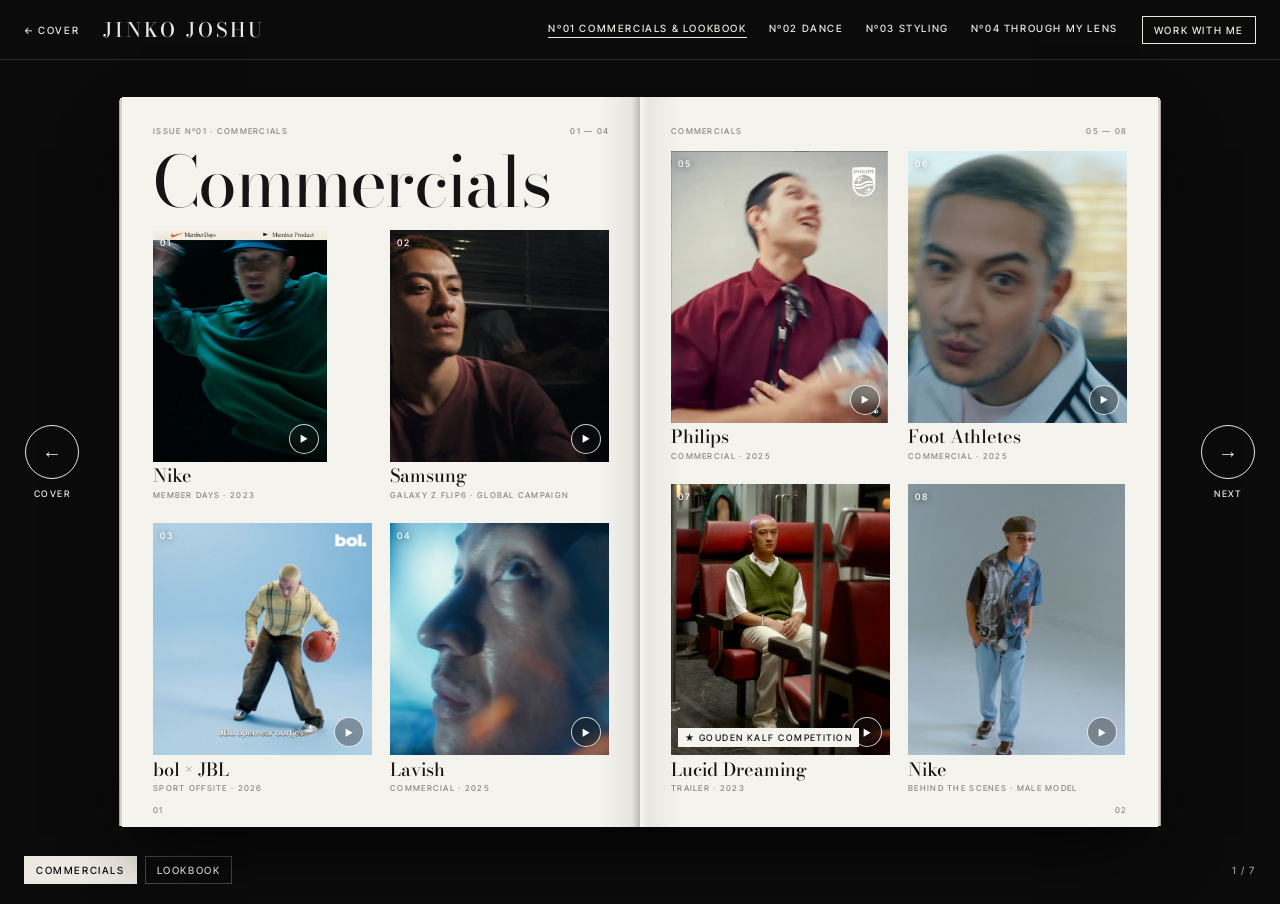
==== site/commercials.html @ 5528fdde "Magazine site: cover spread with reel, page-turn issues, new fonts and content - Cover: open magazin" ====
<!doctype html>
<html lang="en">
<head>
  <meta charset="utf-8">
  <meta name="viewport" content="width=device-width, initial-scale=1">
  <title>Commercials &amp; Lookbook — Jinko Joshu</title>
  <meta name="description" content="Commercials, campaigns and the lookbook of Jinko Joshu.">
  <meta property="og:title" content="Commercials &amp; Lookbook — Jinko Joshu">
  <meta property="og:image" content="assets/img/jinko-portrait.jpg">
  <link rel="preconnect" href="https://fonts.googleapis.com">
  <link rel="preconnect" href="https://fonts.gstatic.com" crossorigin>
  <link href="https://fonts.googleapis.com/css2?family=Archivo:wdth,wght@62..125,800..900&family=Bodoni+Moda:ital,opsz,wght@0,6..96,400..700;1,6..96,400..700&family=Inter+Tight:wght@400;500;600&family=Noto+Sans+JP:wght@500&display=swap" rel="stylesheet">
  <link rel="icon" href="favicon.svg" type="image/svg+xml">
  <link rel="stylesheet" href="styles.css">
</head>
<body class="inside">
<header class="topbar">
  <a class="tb-home" href="index.html">← Cover</a>
  <a class="tb-name" href="index.html">Jinko Joshu</a>
  <nav class="tb-nav" aria-label="Issues"><a href="commercials.html" aria-current="page">Nº01 Commercials &amp; Lookbook</a><a href="dance.html">Nº02 Dance</a><a href="styling.html">Nº03 Styling</a><a href="photography.html">Nº04 Through my lens</a></nav>
  <a class="tb-mail" href="mailto:info@jinkojoshu.com">Work with me</a>
</header>

<main class="reader" data-next="dance.html" data-next-label="Nº02 Dance">
  <div class="stage">
    <button class="turn turn-prev"><span class="arrow" aria-hidden="true">←</span><span class="tl">Cover</span></button>
    <div class="spreads">
<article class="mag spread" id="s1" data-section="commercials">
<div class="page page-l " id="commercials"><div class="pg"><div class="pg-top"><span>Issue Nº01 · Commercials</span><span>01 — 04</span></div><h2 class="pg-title">Commercials</h2><div class="pg-grid" style="--cols:2;--rows:2"><button class="card fill" data-video="assets/video/nike-member-days.mp4" data-caption="Nike — Member Days · 2023"><div class="cardimg "><video data-src="assets/video/clip-nike-member-days-4x5.mp4" poster="assets/thumbs/nike.jpg" muted loop playsinline preload="none"></video><span class="no">01</span><span class="play">▶</span></div><span class="c-brand">Nike</span><span class="c-sub">Member Days · 2023</span></button><button class="card fill" data-video="assets/video/samsung.mp4" data-caption="Samsung — Galaxy Z Flip6 · global campaign"><div class="cardimg "><img src="assets/thumbs/samsung.jpg" alt="" loading="lazy" style="object-position:50% 40%"><span class="no">02</span><span class="play">▶</span></div><span class="c-brand">Samsung</span><span class="c-sub">Galaxy Z Flip6 · global campaign</span></button><button class="card fill" data-video="assets/video/bol-x-jbl.mp4" data-caption="bol × JBL — Sport Offsite · 2026"><div class="cardimg "><img src="assets/thumbs/boljbl.jpg" alt="" loading="lazy"><span class="no">03</span><span class="play">▶</span></div><span class="c-brand">bol × JBL</span><span class="c-sub">Sport Offsite · 2026</span></button><button class="card fill" data-video="assets/video/lavish.mp4" data-caption="Lavish — Commercial · 2025"><div class="cardimg "><video data-src="assets/video/clip-lavish.mp4" poster="assets/thumbs/lavish.jpg" muted loop playsinline preload="none" style="object-position:38% 50%"></video><span class="no">04</span><span class="play">▶</span></div><span class="c-brand">Lavish</span><span class="c-sub">Commercial · 2025</span></button></div></div><span class="pno">01</span></div>
<div class="page page-r "><div class="pg"><div class="pg-top"><span>Commercials</span><span>05 — 08</span></div><div class="pg-grid" style="--cols:2;--rows:2"><button class="card fill" data-video="assets/video/philips.mp4" data-caption="Philips — Commercial · 2025"><div class="cardimg "><img src="assets/thumbs/philips.jpg" alt="" loading="lazy" style="object-position:50% 30%"><span class="no">05</span><span class="play">▶</span></div><span class="c-brand">Philips</span><span class="c-sub">Commercial · 2025</span></button><button class="card fill" data-video="assets/video/taf-2025.mp4" data-caption="Foot Athletes — Commercial · 2025"><div class="cardimg "><img src="assets/thumbs/taf.jpg" alt="" loading="lazy" style="object-position:42% 50%"><span class="no">06</span><span class="play">▶</span></div><span class="c-brand">Foot Athletes</span><span class="c-sub">Commercial · 2025</span></button><button class="card fill" data-video="assets/video/lucid-dreaming-trailer.mp4" data-caption="Lucid Dreaming — Trailer · 2023"><div class="cardimg "><img src="assets/thumbs/lucid.jpg" alt="" loading="lazy" style="object-position:41% 50%"><span class="no">07</span><span class="play">▶</span><span class="award">★ Gouden Kalf competition</span></div><span class="c-brand">Lucid Dreaming</span><span class="c-sub">Trailer · 2023</span></button><button class="card fill" data-video="assets/video/nike-bts.mp4" data-caption="Nike — Behind the scenes · male model"><div class="cardimg "><img src="assets/thumbs/nikebts.jpg" alt="" loading="lazy" style="object-position:50% 30%"><span class="no">08</span><span class="play">▶</span></div><span class="c-brand">Nike</span><span class="c-sub">Behind the scenes · male model</span></button></div></div><span class="pno">02</span></div>
</article>
<article class="mag spread" id="s2" data-section="commercials">
<div class="page page-l "><div class="pg"><div class="pg-top"><span>New</span><span>Nike × Victor Wembanyama</span></div><h3 class="pg-h">Nike × Wemby</h3><p class="pg-deck">Basketball, choreographed — a vertical film for Nike with Victor Wembanyama.</p><div class="feature-v"><button class="card fill" data-vimeo="1175554062" data-vertical="1" data-caption="Nike × Wemby — Basketball · 2025"><div class="cardimg "><img src="assets/thumbs/wemby.jpg" alt="" loading="lazy"><span class="no">09</span><span class="play">▶</span></div><span class="c-brand">Nike × Wemby</span><span class="c-sub">Basketball · 2025</span></button></div></div><span class="pno">03</span></div>
<div class="page page-r "><div class="pg"><div class="pg-top"><span>Selected work</span><span>2023 — 2026</span></div><h3 class="pg-h">Worked with</h3>
  <div class="brands"><div class="brand"><b>Nike</b><span>2023 · 2025</span></div><div class="brand"><b>Samsung</b><span>2024</span></div><div class="brand"><b>bol</b><span>2026</span></div><div class="brand"><b>JBL</b><span>2026</span></div><div class="brand"><b>Philips</b><span>2025</span></div><div class="brand"><b>Lavish</b><span>2025</span></div><div class="brand"><b>Foot Athletes</b><span>2025</span></div><div class="brand"><b>Lucid Dreaming</b><span>2023 ★</span></div><div class="brand"><b>Madonna</b><span>Film</span></div><div class="brand"><b>Eurovision</b><span>2025</span></div></div>
  <span class="pg-note">★ Lucid Dreaming — Gouden Kalf competition · Coast Contra — Berlin Music Video Awards</span></div><span class="pno">04</span></div>
</article>
<article class="mag spread" id="s3" data-section="lookbook">
<div class="page page-l " id="lookbook"><div class="pg"><div class="pg-top"><span>Issue Nº01 · Lookbook</span><span>Lookbook</span></div><h2 class="pg-title">Lookbook</h2><p class="pg-deck">In front of the lens — campaigns, editorials and film.</p><figure class="ph ph-framed"><button class="ph-img" data-full="assets/img/nike-member-days-look.jpg" data-caption="Nº02 — Nike — Member Days"><img src="assets/img/nike-member-days-look-sm.jpg" srcset="assets/img/nike-member-days-look-sm.jpg 900w, assets/img/nike-member-days-look.jpg 2200w" sizes="(max-width: 760px) 100vw, 45vw" alt="Nike — Member Days" loading="lazy"></button><figcaption><i>Nº02</i> Nike — Member Days</figcaption></figure></div><span class="pno">05</span></div>
<div class="page page-r photo-page"><figure class="ph ph-bleed"><button class="ph-img" data-full="assets/img/polaroid-03.jpg" data-caption="Nº05 — Polaroid"><img src="assets/img/polaroid-03-sm.jpg" srcset="assets/img/polaroid-03-sm.jpg 900w, assets/img/polaroid-03.jpg 2200w" sizes="(max-width: 760px) 100vw, 45vw" alt="Polaroid" loading="lazy"></button><figcaption><i>Nº05</i> Polaroid</figcaption></figure><span class="pno">06</span></div>
</article>
<article class="mag spread" id="s4" data-section="lookbook">
<div class="page page-l photo-page"><figure class="ph ph-bleed"><button class="ph-img" data-full="assets/img/adidas-lookbook.jpg" data-caption="Nº09 — Adidas — lookbook"><img src="assets/img/adidas-lookbook-sm.jpg" srcset="assets/img/adidas-lookbook-sm.jpg 900w, assets/img/adidas-lookbook.jpg 2200w" sizes="(max-width: 760px) 100vw, 45vw" alt="Adidas — lookbook" loading="lazy"></button><figcaption><i>Nº09</i> Adidas — lookbook</figcaption></figure><span class="pno">07</span></div>
<div class="page page-r "><div class="pg"><div class="pg-top"><span>Lookbook</span><span>Nº08</span></div><figure class="ph ph-framed"><button class="ph-img" data-full="assets/img/bol-jbl-03.jpg" data-caption="Nº08 — bol × JBL — campaign"><img src="assets/img/bol-jbl-03-sm.jpg" srcset="assets/img/bol-jbl-03-sm.jpg 900w, assets/img/bol-jbl-03.jpg 2200w" sizes="(max-width: 760px) 100vw, 45vw" alt="bol × JBL — campaign" loading="lazy"></button><figcaption><i>Nº08</i> bol × JBL — campaign</figcaption></figure></div><span class="pno">08</span></div>
</article>
<article class="mag spread" id="s5" data-section="lookbook">
<div class="page page-l "><div class="pg"><div class="pg-top"><span>Lookbook</span><span>Nº10</span></div><figure class="ph ph-framed"><button class="ph-img" data-full="assets/img/pasqual-shoot.jpg" data-caption="Nº10 — Shot with Pasqual"><img src="assets/img/pasqual-shoot-sm.jpg" srcset="assets/img/pasqual-shoot-sm.jpg 900w, assets/img/pasqual-shoot.jpg 2200w" sizes="(max-width: 760px) 100vw, 45vw" alt="Shot with Pasqual" loading="lazy"></button><figcaption><i>Nº10</i> Shot with Pasqual</figcaption></figure></div><span class="pno">09</span></div>
<div class="page page-r photo-page"><figure class="ph ph-bleed"><button class="ph-img" data-full="assets/img/editorial-01.jpg" data-caption="Nº11 — Editorial"><img src="assets/img/editorial-01-sm.jpg" srcset="assets/img/editorial-01-sm.jpg 900w, assets/img/editorial-01.jpg 2200w" sizes="(max-width: 760px) 100vw, 45vw" alt="Editorial" loading="lazy"></button><figcaption><i>Nº11</i> Editorial</figcaption></figure><span class="pno">10</span></div>
</article>
<article class="mag spread" id="s6" data-section="lookbook">
<div class="page page-l "><div class="pg"><div class="pg-top"><span>Lookbook</span><span>Nº13</span></div><figure class="ph ph-framed"><button class="ph-img" data-full="assets/img/nath-martin.jpg" data-caption="Nº13 — Photographed by Nath Martin"><img src="assets/img/nath-martin-sm.jpg" srcset="assets/img/nath-martin-sm.jpg 900w, assets/img/nath-martin.jpg 2200w" sizes="(max-width: 760px) 100vw, 45vw" alt="Photographed by Nath Martin" loading="lazy"></button><figcaption><i>Nº13</i> Photographed by Nath Martin</figcaption></figure></div><span class="pno">11</span></div>
<div class="page page-r photo-page"><figure class="ph ph-bleed"><button class="ph-img" data-full="assets/img/film-2025-02.jpg" data-caption="Nº15 — On film, 2025"><img src="assets/img/film-2025-02-sm.jpg" srcset="assets/img/film-2025-02-sm.jpg 900w, assets/img/film-2025-02.jpg 2200w" sizes="(max-width: 760px) 100vw, 45vw" alt="On film, 2025" loading="lazy"></button><figcaption><i>Nº15</i> On film, 2025</figcaption></figure><span class="pno">12</span></div>
</article>
<article class="mag spread" id="s7" data-section="lookbook">
<div class="page page-l "><div class="pg"><div class="pg-top"><span>Lookbook</span><span>Nº17 — 19</span></div><div class="ph-pair"><figure class="ph "><button class="ph-img" data-full="assets/img/editorial-04.jpg" data-caption="Nº17 — Editorial"><img src="assets/img/editorial-04-sm.jpg" srcset="assets/img/editorial-04-sm.jpg 900w, assets/img/editorial-04.jpg 2200w" sizes="(max-width: 760px) 100vw, 45vw" alt="Editorial" loading="lazy"></button><figcaption><i>Nº17</i> Editorial</figcaption></figure><figure class="ph "><button class="ph-img" data-full="assets/img/editorial-02.jpg" data-caption="Nº19 — Editorial"><img src="assets/img/editorial-02-sm.jpg" srcset="assets/img/editorial-02-sm.jpg 900w, assets/img/editorial-02.jpg 2200w" sizes="(max-width: 760px) 100vw, 45vw" alt="Editorial" loading="lazy"></button><figcaption><i>Nº19</i> Editorial</figcaption></figure></div></div><span class="pno">13</span></div>
<div class="page page-r "><div class="pg"><div class="pg-top"><span>Lookbook</span><span>Nº21</span></div><figure class="ph ph-framed"><button class="ph-img" data-full="assets/img/lucid-dreaming-group.jpg" data-caption="Nº21 — Lucid Dreaming — the cast"><img src="assets/img/lucid-dreaming-group-sm.jpg" srcset="assets/img/lucid-dreaming-group-sm.jpg 900w, assets/img/lucid-dreaming-group.jpg 2200w" sizes="(max-width: 760px) 100vw, 45vw" alt="Lucid Dreaming — the cast" loading="lazy"></button><figcaption><i>Nº21</i> Lucid Dreaming — the cast</figcaption></figure></div><span class="pno">14</span></div>
</article>
    </div>
    <button class="turn turn-next"><span class="arrow" aria-hidden="true">→</span><span class="tl">Next</span></button>
  </div>
  <div class="reader-foot">
    <nav class="chips" aria-label="In this issue"><a href="#commercials" data-chip="commercials">Commercials</a><a href="#lookbook" data-chip="lookbook">Lookbook</a></nav>
    <span class="count" aria-live="polite"></span>
  </div>
</main>

<dialog id="lightbox">
  <div class="lb-bar"><span class="lb-cap"></span><a class="lb-yt" target="_blank" rel="noopener" hidden>Open on YouTube ↗</a><button class="lb-close" aria-label="Close">Close ×</button></div>
  <div class="lb-body"></div>
</dialog>

<script src="main.js"></script>
</body>
</html>
---- site/styles.css ----
/* Jinko Joshu — magazines on a black table */
:root {
  --desk: #0B0B0B;          /* the black background */
  --on-desk: #ECE9E2;       /* text on the background */
  --sheet: #F5F3EE;         /* the magazine paper */
  --ink: #141414;
  --muted: #8A867E;
  --accent: #8CCBEA;
  --still: #D9D1C6;
  --rule: 1px solid var(--ink);
  --serif: 'Bodoni Moda', 'Didot', serif;      /* headlines, captions, text */
  --sans: 'Inter Tight', 'Helvetica Neue', sans-serif;  /* small labels */
  --display: 'Archivo', sans-serif;            /* only the giant stacked letters */
}
* { box-sizing: border-box; }
html { scroll-behavior: smooth; }
body { margin: 0; background: var(--desk); color: var(--on-desk); font-family: var(--sans); -webkit-font-smoothing: antialiased; }
img, video { display: block; max-width: 100%; }
a { color: inherit; }
button { font: inherit; color: inherit; background: none; border: 0; padding: 0; cursor: pointer; text-align: left; }
.jp { font-family: 'Noto Sans JP', sans-serif; }
/* small spaced capitals used for all labels */
.pg-top, .folio, .credit, .open-issue span, .c-sub, .cardimg .no, .award, .timestamp, .roles span, .more-btn, .pno,
.topbar, .turn, .chips, .count, .desk-foot, .mini-no, .lb-bar, .sound, .brand span, figcaption i {
  font-family: var(--sans); font-weight: 500; letter-spacing: .16em; text-transform: uppercase;
}

/* ── The magazine object (cover + every spread) ── */
.mag {
  position: relative; display: grid; grid-template-columns: 1fr 1fr; aspect-ratio: 1.42;
  background: var(--sheet); color: var(--ink);
  /* stacked page edges + shadow */
  box-shadow: -3px 0 0 -1px #D6D2CA, -5px 1px 0 -2px #A9A59D, 3px 0 0 -1px #D6D2CA, 5px 1px 0 -2px #A9A59D,
              0 30px 70px -20px rgba(0,0,0,.9);
}
.mag::after { /* the gutter */
  content: ""; position: absolute; top: 0; bottom: 0; left: 50%; width: 80px; transform: translateX(-50%); z-index: 5; pointer-events: none;
  background: linear-gradient(90deg, transparent, rgba(0,0,0,.06) 40%, rgba(0,0,0,.24) 50%, rgba(255,255,255,.25) 50.5%, rgba(0,0,0,.05) 60%, transparent);
}
.page { --pbg: var(--sheet); position: relative; container-type: inline-size; overflow: hidden; background: var(--pbg); color: var(--ink); }
.page.dark { --pbg: var(--ink); color: var(--sheet); }
.page.accent { --pbg: var(--accent); }

/* Giant stacked letters: sit in a band at the bottom of the page; main.js fits them to the band */
.band { position: absolute; left: 6cqw; right: 6cqw; bottom: 0; height: var(--band, 44%); overflow: hidden; }
.giant {
  position: absolute; left: 0; bottom: 0; margin: 0; transform: scaleY(var(--stretch, 1)); transform-origin: bottom;
  font-family: var(--display); font-weight: 900; font-stretch: 62%; text-transform: uppercase; font-size: 30cqw; line-height: .74; letter-spacing: .005em;
}
.giant.wide { font-stretch: 125%; letter-spacing: -.04em; }
.giant span { display: block; height: .74em; overflow: hidden; white-space: nowrap; }
.giant span + span { border-top: .022em solid var(--pbg); }

/* page furniture */
.pg { position: absolute; inset: 0 0 var(--band, 0) 0; padding: 5.5cqw 6cqw 6.5cqw; display: flex; flex-direction: column; gap: 3cqw; }
.page[style*="--band"] .pg { padding-bottom: 3cqw; }
.pg-top { display: flex; justify-content: space-between; gap: 12px; font-size: max(8px, 1.5cqw); color: var(--muted); }
.dark .pg-top { color: #9C988F; }
.accent .pg-top { color: var(--ink); }
.pno { position: absolute; bottom: 2.4cqw; font-size: max(8px, 1.4cqw); color: var(--muted); z-index: 1; }
.page-l .pno { left: 6cqw; }
.page-r .pno { right: 6cqw; }
.page[style*="--band"] .pno, .photo-page .pno { display: none; }
.pg-title { margin: 0; font-family: var(--serif); font-weight: 400; font-size: 13.5cqw; line-height: .9; letter-spacing: -.025em; }
.pg-h { margin: 0; font-family: var(--serif); font-weight: 400; font-size: 9cqw; line-height: .95; letter-spacing: -.02em; }
.pg-deck { margin: 0; font-family: var(--serif); font-size: max(13px, 2.9cqw); line-height: 1.4; max-width: 34em; }
.pg-note { font-family: var(--serif); font-style: italic; font-size: max(11px, 2.1cqw); line-height: 1.4; margin-top: auto; }
.pg-grid {
  flex: 1; min-height: 0; display: grid; gap: 4.5cqw 3.5cqw;
  grid-template-columns: repeat(var(--cols), minmax(0, 1fr)); grid-template-rows: repeat(var(--rows), minmax(0, 1fr));
}
.span-all { grid-column: 1 / -1; }
.badge { background: var(--accent); color: var(--ink); padding: 3px 7px; font-weight: 600; }
.roles { display: flex; gap: 8px; flex-wrap: wrap; }
.roles span { border: var(--rule); padding: 4px 9px; font-size: 10px; }
.more-btn { align-self: flex-start; font-size: max(10px, 1.7cqw); font-weight: 600; padding: 6px 0; text-decoration: none; border-bottom: 1px solid currentColor; }
.more-btn:hover, .more-btn:focus-visible { opacity: .6; }

/* ── Cards ── */
.card { display: flex; flex-direction: column; gap: 1.1cqw; text-decoration: none; min-height: 0; }
.cardimg { position: relative; background: var(--still); overflow: hidden; }
.cardimg img, .cardimg video { width: 100%; height: 100%; object-fit: cover; transition: transform .7s cubic-bezier(.2,.7,.2,1); }
.card:hover .cardimg img, .card:hover .cardimg video { transform: scale(1.035); }
.card.fill .cardimg { flex: 1; min-height: 0; }
.r-169 { aspect-ratio: 16 / 9; }
.card:focus-visible { outline: none; }
.card:focus-visible .cardimg { outline: 1.5px solid var(--ink); outline-offset: 4px; }
.cardimg .no { position: absolute; left: 7px; top: 7px; color: #fff; font-size: 9px; text-shadow: 0 1px 6px rgba(0,0,0,.5); }
.cardimg .play { position: absolute; right: 8px; bottom: 8px; width: 30px; height: 30px; border-radius: 50%; display: grid; place-items: center; font-size: 9px; color: #fff; background: rgba(20,20,20,.35); border: 1px solid rgba(255,255,255,.8); backdrop-filter: blur(4px); }
.award, .timestamp { position: absolute; left: 7px; bottom: 8px; background: var(--sheet); color: var(--ink); padding: 4px 7px; font-size: 9px; }
.c-brand { font-family: var(--serif); font-weight: 500; font-size: max(14px, 3.5cqw); line-height: 1; }
.c-sub { font-size: max(8px, 1.45cqw); color: var(--muted); margin-top: -.3cqw; }
.feature-v { flex: 1; min-height: 0; display: flex; justify-content: center; }
.feature-v .card { width: min(100%, 52cqw); }

.tile { display: block; min-height: 0; overflow: hidden; background: var(--still); }
.tile img { width: 100%; height: 100%; object-fit: cover; transition: transform .7s cubic-bezier(.2,.7,.2,1); }
.tile:hover img { transform: scale(1.035); }
.tile:focus-visible { outline: 1.5px solid var(--ink); outline-offset: 4px; }

/* brands ("worked with") */
.brands { display: grid; grid-template-columns: 1fr 1fr; border-top: var(--rule); flex: 1; align-content: start; }
.brand { display: flex; justify-content: space-between; align-items: baseline; gap: 8px; padding: 2.6cqw 0; border-bottom: var(--rule); }
.brand:nth-child(odd) { padding-right: 3cqw; border-right: var(--rule); }
.brand:nth-child(even) { padding-left: 3cqw; }
.brand b { font-family: var(--serif); font-weight: 500; font-size: max(14px, 4.2cqw); line-height: 1; }
.brand span { font-size: max(8px, 1.4cqw); color: var(--muted); white-space: nowrap; }

/* ── Photo layouts (lookbook + photography) ── */
.ph { margin: 0; display: flex; flex-direction: column; gap: 1.6cqw; min-height: 0; }
.ph-img { display: block; min-height: 0; }
.ph-img img { width: 100%; height: 100%; object-fit: cover; }
.ph figcaption { font-family: var(--serif); font-style: italic; font-size: max(11px, 2cqw); }
.ph figcaption i { font-style: normal; font-size: max(8px, 1.4cqw); margin-right: .8em; color: var(--muted); }
.ph-img:focus-visible { outline: 1.5px solid var(--ink); outline-offset: 4px; }
/* full-bleed: the photo is the page */
.ph-bleed { position: absolute; inset: 0; }
.ph-bleed .ph-img { position: absolute; inset: 0; }
.ph-bleed figcaption { position: absolute; left: 6cqw; bottom: 4.5cqw; color: #fff; text-shadow: 0 1px 10px rgba(0,0,0,.45); }
.ph-bleed figcaption i { color: rgba(255,255,255,.8); }
/* framed: the photo in the page margins, whole, caption below */
.ph-framed { flex: 1; }
.ph-framed .ph-img { flex: 1; }
.ph-framed .ph-img img { object-fit: contain; object-position: left center; }
/* two photos side by side, or stacked */
.ph-pair { flex: 1; min-height: 0; display: grid; grid-template-columns: 1fr 1fr; gap: 4cqw; align-items: center; }
.ph-pair .ph-img img { height: auto; }
.ph-pair .ph:nth-child(2) { margin-top: 14cqw; }
.ph-stack { grid-template-columns: 1fr; grid-template-rows: repeat(2, minmax(0, 1fr)); align-items: stretch; gap: 5cqw; }
.ph-stack .ph:nth-child(2) { margin-top: 0; }
.ph-stack .ph-img { flex: 1; }
.ph-stack .ph-img img { height: 100%; object-fit: contain; object-position: left center; }

/* contact page */
.contact-links { display: flex; flex-direction: column; gap: 2cqw; font-family: var(--serif); font-size: max(15px, 3.8cqw); }
.contact-links a { text-decoration: none; }
.contact-links a:hover, .contact-links a:focus-visible { color: var(--accent); }
.contact-links .jp { font-size: max(11px, 2cqw); letter-spacing: .12em; color: #9C988F; }

/* ── Cover: open magazine with the reel + small magazines ── */
.desk {
  min-height: 100vh; max-width: 1480px; margin: 0 auto; padding: 28px 24px 22px;
  display: grid; grid-template-columns: minmax(0, 1fr) clamp(96px, min(10.5vw, 15.5vh), 160px);
  grid-template-rows: minmax(0, 1fr) auto; gap: 24px 44px; align-items: center;
}
.cover-mag { width: min(100%, calc((100vh - 110px) * 1.42)); justify-self: center; }
.folio { position: absolute; top: 5cqw; left: 6cqw; font-size: max(9px, 1.6cqw); color: var(--muted); }
.folio-r { left: auto; right: 6cqw; }
.credit { position: absolute; left: 6cqw; bottom: calc(var(--band) + 2cqw); font-weight: 600; font-size: max(9px, 1.8cqw); }
/* the silhouette stands in front of the name; where it crosses the black letters its dots turn light */
.silhouette { position: absolute; right: 3cqw; bottom: 5%; height: 82%; width: auto; filter: invert(1); mix-blend-mode: difference; pointer-events: none; }
.reel-wrap { position: absolute; left: 0; right: 0; bottom: 0; height: var(--band); background: var(--ink); overflow: hidden; }
.reel-wrap video { width: 100%; height: 100%; object-fit: cover; object-position: 50% 35%; }
.open-issue { position: absolute; right: 6cqw; bottom: calc(var(--band) + 2cqw); display: flex; flex-direction: column; align-items: flex-end; gap: 4px; text-decoration: none; }
.open-issue span { font-size: max(9px, 1.6cqw); color: var(--muted); }
.open-issue b { font-family: var(--serif); font-style: italic; font-weight: 400; font-size: max(17px, 4.6cqw); line-height: 1; }
.open-issue:hover b, .open-issue:focus-visible b { text-decoration: underline; text-decoration-thickness: 1px; text-underline-offset: 4px; }
.sound {
  position: absolute; left: 4cqw; bottom: 4cqw; display: flex; align-items: center; gap: 8px; padding: 8px 12px; border-radius: 999px;
  font-size: 10px; color: #fff; background: rgba(20,20,20,.4); border: 1px solid rgba(255,255,255,.7); backdrop-filter: blur(6px);
}
.sound:hover, .sound:focus-visible { background: rgba(20,20,20,.7); }
.sound-ico { width: 12px; height: 10px; background:
  linear-gradient(currentColor, currentColor) 0 100% / 2px 40% no-repeat,
  linear-gradient(currentColor, currentColor) 5px 100% / 2px 100% no-repeat,
  linear-gradient(currentColor, currentColor) 10px 100% / 2px 65% no-repeat; opacity: .55; }
.sound[aria-pressed="true"] .sound-ico { opacity: 1; animation: eq .9s ease-in-out infinite alternate; }
@keyframes eq { to { background-size: 2px 90%, 2px 45%, 2px 100%; } }

.shelf { display: flex; flex-direction: column; gap: 22px; }
.mini { display: flex; flex-direction: column; gap: 9px; text-decoration: none; }
.mini-cover {
  position: relative; aspect-ratio: 3 / 4; background: var(--sheet); color: var(--ink); overflow: hidden; container-type: inline-size;
  box-shadow: 0 18px 30px -14px rgba(0,0,0,.9);
  transform: rotate(var(--r, -1.5deg)); transition: transform .4s cubic-bezier(.2,.7,.2,1);
}
.mini:nth-child(2) .mini-cover { --r: 1.2deg; }
.mini:nth-child(3) .mini-cover { --r: -.6deg; }
.mini-cover::after { /* the spine */
  content: ""; position: absolute; inset: 0 auto 0 0; width: 8px; pointer-events: none;
  background: linear-gradient(90deg, rgba(0,0,0,.28), rgba(255,255,255,.18) 40%, rgba(0,0,0,.06));
}
.mini-cover img { position: absolute; left: 0; right: 0; bottom: 0; width: 100%; height: 70%; object-fit: cover; filter: grayscale(1) contrast(1.1); transition: filter .4s ease; }
.mini-mast { position: absolute; left: 8%; right: 6%; top: 5%; display: block; font-family: var(--serif); font-weight: 600; text-transform: uppercase; line-height: .8; letter-spacing: .01em; }
.mini-mast .fit { display: inline-block; white-space: nowrap; font-size: 24cqw; }
.mini-no { position: absolute; right: 6px; bottom: 6px; background: var(--sheet); color: var(--ink); padding: 3px 5px; font-size: 9px; }
.mini-cap { display: flex; flex-direction: column; gap: 3px; font-size: 11px; line-height: 1.35; color: #A9A59D; }
.mini-cap b { font-family: var(--serif); font-weight: 400; font-size: 18px; color: var(--on-desk); }
.mini:hover .mini-cover, .mini:focus-visible .mini-cover { transform: rotate(0) translateY(-6px); }
.mini:hover img, .mini:focus-visible img { filter: none; }
.mini:focus-visible { outline: none; }
.mini:focus-visible .mini-cover { outline: 1.5px solid var(--on-desk); outline-offset: 6px; }

.desk-foot { grid-column: 1 / -1; display: flex; gap: 12px 28px; flex-wrap: wrap; border-top: 1px solid #3A3936; padding-top: 12px; font-size: 10px; }
.desk-foot a { text-decoration: none; }
.desk-foot a:first-child { margin-right: auto; }
.desk-foot a:hover, .desk-foot a:focus-visible { color: var(--accent); }

/* ── Inside: the magazine reader ── */
.topbar { display: flex; align-items: center; gap: 10px 24px; flex-wrap: wrap; padding: 14px 24px; border-bottom: 1px solid #2A2927; font-size: 10px; }
.topbar a { text-decoration: none; }
.topbar a:hover, .topbar a:focus-visible { color: var(--accent); }
.tb-name { font-family: var(--serif); font-weight: 500; font-size: 20px; letter-spacing: .14em; }
.tb-nav { margin-left: auto; display: flex; gap: 8px 22px; flex-wrap: wrap; }
.tb-nav a[aria-current] { border-bottom: 1px solid var(--on-desk); padding-bottom: 3px; }
.tb-mail { border: 1px solid var(--on-desk); padding: 7px 11px; }

.reader { min-height: calc(100vh - 56px); display: flex; flex-direction: column; }
.stage { flex: 1; display: grid; grid-template-columns: 72px minmax(0, 1fr) 72px; align-items: center; gap: 16px; padding: 24px 16px 12px; }
.spreads { display: grid; justify-items: center; }
.spread { grid-area: 1 / 1; width: min(100%, calc((100vh - 170px) * 1.42)); }
.paged .spread:not(.on) { display: none; }
.turn { display: flex; flex-direction: column; align-items: center; gap: 9px; color: var(--on-desk); font-size: 9px; text-align: center; }
.turn .arrow { width: 54px; height: 54px; border: 1px solid var(--on-desk); border-radius: 50%; display: grid; place-items: center; font-family: var(--serif); font-size: 20px; letter-spacing: 0; transition: background .25s, color .25s; }
.turn:hover .arrow, .turn:focus-visible .arrow { background: var(--on-desk); color: var(--desk); }
.turn:focus-visible { outline: none; }
.reader-foot { display: flex; justify-content: space-between; align-items: center; gap: 12px 24px; flex-wrap: wrap; padding: 4px 24px 20px; font-size: 10px; }
.chips { display: flex; gap: 8px; flex-wrap: wrap; }
.chips a { text-decoration: none; border: 1px solid #4A4844; padding: 7px 11px; }
.chips a:hover, .chips a:focus-visible { border-color: var(--on-desk); }
.chips a.on { background: var(--on-desk); color: var(--desk); border-color: var(--on-desk); }
.count { color: #9C988F; }

/* page turn: the turning page is a 3D leaf with the old page on its front and the new page on its back */
.flip-layer { position: absolute; inset: 0; z-index: 4; perspective: 2600px; pointer-events: none; }
.flip-static, .flipper, .flip-cast { position: absolute; top: 0; bottom: 0; width: 50%; }
.flipper { transform-style: preserve-3d; will-change: transform; }
.flipper.from-r { left: 50%; transform-origin: left center; }
.flipper.from-l { left: 0; transform-origin: right center; }
.face { position: absolute; inset: 0; overflow: hidden; backface-visibility: hidden; -webkit-backface-visibility: hidden; }
.face.back { transform: rotateY(180deg); }
.face > .page, .flip-static > .page { position: absolute; inset: 0; }
.shade { position: absolute; inset: 0; opacity: 0; pointer-events: none; }
.from-r .front .shade { background: linear-gradient(90deg, rgba(0,0,0,.45), rgba(0,0,0,.08) 60%, rgba(255,255,255,.12)); }
.from-r .back .shade  { background: linear-gradient(270deg, rgba(0,0,0,.4), rgba(0,0,0,.05) 50%, transparent); }
.from-l .front .shade { background: linear-gradient(270deg, rgba(0,0,0,.45), rgba(0,0,0,.08) 60%, rgba(255,255,255,.12)); }
.from-l .back .shade  { background: linear-gradient(90deg, rgba(0,0,0,.4), rgba(0,0,0,.05) 50%, transparent); }
.flip-cast { opacity: 0; }
.flip-cast.on-r { left: 50%; background: linear-gradient(90deg, rgba(0,0,0,.35), transparent 70%); }
.flip-cast.on-l { left: 0; background: linear-gradient(270deg, rgba(0,0,0,.35), transparent 70%); }

/* ── Lightbox ── */
dialog#lightbox { border: 0; padding: 0; margin: 0; width: 100vw; height: 100vh; max-width: 100vw; max-height: 100vh; background: transparent; color: var(--sheet); }
dialog#lightbox::backdrop { background: rgba(10,10,10,.96); }
.lb-bar { position: fixed; inset: 0 0 auto; display: flex; justify-content: space-between; align-items: center; gap: 16px; padding: 14px 24px; border-bottom: 1px solid rgba(245,243,238,.4); font-size: 10px; z-index: 2; }
.lb-yt { margin-left: auto; color: var(--sheet); padding: 10px 0; }
.lb-close { padding: 10px 0; color: var(--sheet); }
.lb-body { width: 100%; height: 100%; display: grid; place-items: center; padding: 72px 16px 16px; }
.lb-body iframe { width: min(100%, calc((100vh - 96px) * 16 / 9)); aspect-ratio: 16 / 9; border: 0; }
.lb-body iframe.vertical { width: auto; height: calc(100vh - 96px); max-width: 100%; aspect-ratio: 9 / 16; }
.lb-body video, .lb-body img { max-width: 100%; max-height: calc(100vh - 96px); width: auto; }

/* ── Responsive ── */
@media (max-width: 1000px) {
  .desk { grid-template-columns: 1fr; grid-template-rows: auto; align-items: start; }
  .cover-mag { width: 100%; }
  .shelf { flex-direction: row; justify-content: center; gap: 28px; }
  .mini { width: min(30%, 200px); }
  .tb-nav { margin-left: 0; order: 3; width: 100%; }
}
/* Phones: pages stack and you scroll through the magazine */
@media (max-width: 760px) {
  .mag { grid-template-columns: 1fr; aspect-ratio: auto; }
  .mag::after { display: none; }
  .page { aspect-ratio: 1 / 1.414; }
  .stage { grid-template-columns: 1fr; padding: 16px 16px 8px; }
  .turn { display: none; }
  .spreads { gap: 28px; }
  .spread { grid-area: auto; width: 100%; }
  .reader-foot { position: sticky; bottom: 0; background: var(--desk); padding: 8px 16px; border-top: 1px solid #2A2927; }
  .count, .tb-home { display: none; }
  .chips, .tb-nav { flex-wrap: nowrap; overflow-x: auto; scrollbar-width: none; }
  .chips a, .tb-nav a { white-space: nowrap; flex-shrink: 0; }
  .chips a { padding: 6px 9px; }
  .topbar { padding: 12px 16px 10px; gap: 10px 16px; }
  .tb-mail { margin-left: auto; padding: 6px 9px; }

  .desk { padding: 20px 16px; gap: 32px; }
  .cover-mag .page-l { aspect-ratio: 1 / 1.08; --band: 64% !important; }
  .cover-mag .page-r { aspect-ratio: 4 / 5; border-top: 2px solid var(--sheet); --band: 100% !important; }
  .cover-mag .folio-r { display: none; }
  .open-issue { bottom: auto; top: 4cqw; right: 4cqw; z-index: 1; background: var(--sheet); padding: 8px 10px; }
  .shelf { gap: 14px; }
  .mini { width: 33%; }
  .mini-cap { font-size: 10px; }
  .mini-cap b { font-size: 15px; }
}
@media (prefers-reduced-motion: reduce) {
  html { scroll-behavior: auto; }
}
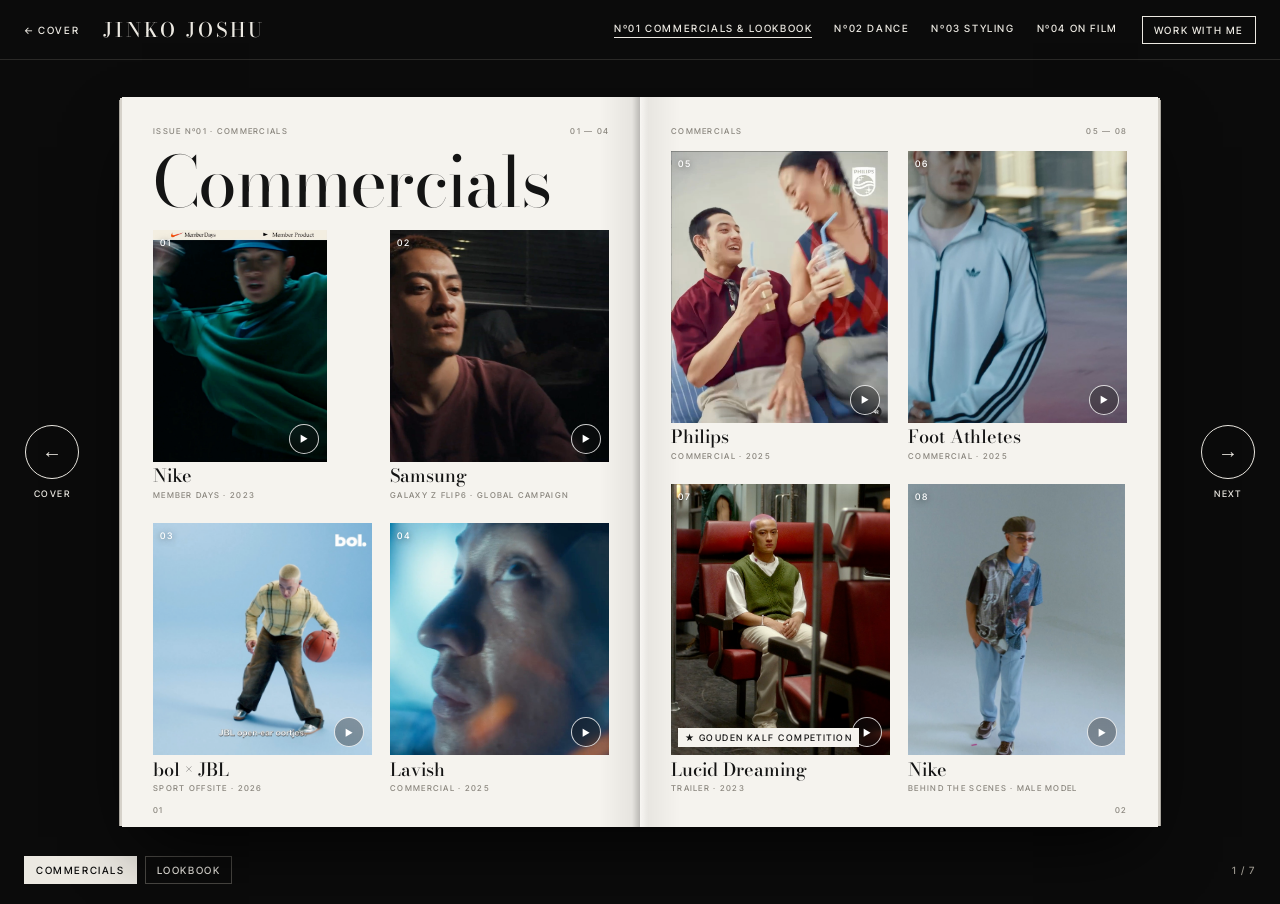
==== commit de1598f1: "Cover transition and soundtrack, Ghetto Funk chapter, Groove, Akyna photos, On film issue - Cover: s" ====
--- a/site/commercials.html
+++ b/site/commercials.html
@@ -17,7 +17,7 @@
 <header class="topbar">
   <a class="tb-home" href="index.html">← Cover</a>
   <a class="tb-name" href="index.html">Jinko Joshu</a>
-  <nav class="tb-nav" aria-label="Issues"><a href="commercials.html" aria-current="page">Nº01 Commercials &amp; Lookbook</a><a href="dance.html">Nº02 Dance</a><a href="styling.html">Nº03 Styling</a><a href="photography.html">Nº04 Through my lens</a></nav>
+  <nav class="tb-nav" aria-label="Issues"><a href="commercials.html" aria-current="page">Nº01 Commercials &amp; Lookbook</a><a href="dance.html">Nº02 Dance</a><a href="styling.html">Nº03 Styling</a><a href="photography.html">Nº04 On film</a></nav>
   <a class="tb-mail" href="mailto:info@jinkojoshu.com">Work with me</a>
 </header>
 
@@ -27,10 +27,10 @@
     <div class="spreads">
 <article class="mag spread" id="s1" data-section="commercials">
 <div class="page page-l " id="commercials"><div class="pg"><div class="pg-top"><span>Issue Nº01 · Commercials</span><span>01 — 04</span></div><h2 class="pg-title">Commercials</h2><div class="pg-grid" style="--cols:2;--rows:2"><button class="card fill" data-video="assets/video/nike-member-days.mp4" data-caption="Nike — Member Days · 2023"><div class="cardimg "><video data-src="assets/video/clip-nike-member-days-4x5.mp4" poster="assets/thumbs/nike.jpg" muted loop playsinline preload="none"></video><span class="no">01</span><span class="play">▶</span></div><span class="c-brand">Nike</span><span class="c-sub">Member Days · 2023</span></button><button class="card fill" data-video="assets/video/samsung.mp4" data-caption="Samsung — Galaxy Z Flip6 · global campaign"><div class="cardimg "><img src="assets/thumbs/samsung.jpg" alt="" loading="lazy" style="object-position:50% 40%"><span class="no">02</span><span class="play">▶</span></div><span class="c-brand">Samsung</span><span class="c-sub">Galaxy Z Flip6 · global campaign</span></button><button class="card fill" data-video="assets/video/bol-x-jbl.mp4" data-caption="bol × JBL — Sport Offsite · 2026"><div class="cardimg "><img src="assets/thumbs/boljbl.jpg" alt="" loading="lazy"><span class="no">03</span><span class="play">▶</span></div><span class="c-brand">bol × JBL</span><span class="c-sub">Sport Offsite · 2026</span></button><button class="card fill" data-video="assets/video/lavish.mp4" data-caption="Lavish — Commercial · 2025"><div class="cardimg "><video data-src="assets/video/clip-lavish.mp4" poster="assets/thumbs/lavish.jpg" muted loop playsinline preload="none" style="object-position:38% 50%"></video><span class="no">04</span><span class="play">▶</span></div><span class="c-brand">Lavish</span><span class="c-sub">Commercial · 2025</span></button></div></div><span class="pno">01</span></div>
-<div class="page page-r "><div class="pg"><div class="pg-top"><span>Commercials</span><span>05 — 08</span></div><div class="pg-grid" style="--cols:2;--rows:2"><button class="card fill" data-video="assets/video/philips.mp4" data-caption="Philips — Commercial · 2025"><div class="cardimg "><img src="assets/thumbs/philips.jpg" alt="" loading="lazy" style="object-position:50% 30%"><span class="no">05</span><span class="play">▶</span></div><span class="c-brand">Philips</span><span class="c-sub">Commercial · 2025</span></button><button class="card fill" data-video="assets/video/taf-2025.mp4" data-caption="Foot Athletes — Commercial · 2025"><div class="cardimg "><img src="assets/thumbs/taf.jpg" alt="" loading="lazy" style="object-position:42% 50%"><span class="no">06</span><span class="play">▶</span></div><span class="c-brand">Foot Athletes</span><span class="c-sub">Commercial · 2025</span></button><button class="card fill" data-video="assets/video/lucid-dreaming-trailer.mp4" data-caption="Lucid Dreaming — Trailer · 2023"><div class="cardimg "><img src="assets/thumbs/lucid.jpg" alt="" loading="lazy" style="object-position:41% 50%"><span class="no">07</span><span class="play">▶</span><span class="award">★ Gouden Kalf competition</span></div><span class="c-brand">Lucid Dreaming</span><span class="c-sub">Trailer · 2023</span></button><button class="card fill" data-video="assets/video/nike-bts.mp4" data-caption="Nike — Behind the scenes · male model"><div class="cardimg "><img src="assets/thumbs/nikebts.jpg" alt="" loading="lazy" style="object-position:50% 30%"><span class="no">08</span><span class="play">▶</span></div><span class="c-brand">Nike</span><span class="c-sub">Behind the scenes · male model</span></button></div></div><span class="pno">02</span></div>
+<div class="page page-r "><div class="pg"><div class="pg-top"><span>Commercials</span><span>05 — 08</span></div><div class="pg-grid" style="--cols:2;--rows:2"><button class="card fill" data-video="assets/video/philips.mp4" data-caption="Philips — Commercial · 2025"><div class="cardimg "><img src="assets/thumbs/philips.jpg" alt="" loading="lazy" style="object-position:50% 100%"><span class="no">05</span><span class="play">▶</span></div><span class="c-brand">Philips</span><span class="c-sub">Commercial · 2025</span></button><button class="card fill" data-video="assets/video/taf-2025.mp4" data-caption="Foot Athletes — Commercial · 2025"><div class="cardimg "><img src="assets/thumbs/taf.jpg" alt="" loading="lazy" style="object-position:45% 40%"><span class="no">06</span><span class="play">▶</span></div><span class="c-brand">Foot Athletes</span><span class="c-sub">Commercial · 2025</span></button><button class="card fill" data-video="assets/video/lucid-dreaming-trailer.mp4" data-caption="Lucid Dreaming — Trailer · 2023"><div class="cardimg "><img src="assets/thumbs/lucid.jpg" alt="" loading="lazy" style="object-position:41% 50%"><span class="no">07</span><span class="play">▶</span><span class="award">★ Gouden Kalf competition</span></div><span class="c-brand">Lucid Dreaming</span><span class="c-sub">Trailer · 2023</span></button><button class="card fill" data-video="assets/video/nike-bts.mp4" data-caption="Nike — Behind the scenes · male model"><div class="cardimg "><img src="assets/thumbs/nikebts.jpg" alt="" loading="lazy" style="object-position:50% 30%"><span class="no">08</span><span class="play">▶</span></div><span class="c-brand">Nike</span><span class="c-sub">Behind the scenes · male model</span></button></div></div><span class="pno">02</span></div>
 </article>
 <article class="mag spread" id="s2" data-section="commercials">
-<div class="page page-l "><div class="pg"><div class="pg-top"><span>New</span><span>Nike × Victor Wembanyama</span></div><h3 class="pg-h">Nike × Wemby</h3><p class="pg-deck">Basketball, choreographed — a vertical film for Nike with Victor Wembanyama.</p><div class="feature-v"><button class="card fill" data-vimeo="1175554062" data-vertical="1" data-caption="Nike × Wemby — Basketball · 2025"><div class="cardimg "><img src="assets/thumbs/wemby.jpg" alt="" loading="lazy"><span class="no">09</span><span class="play">▶</span></div><span class="c-brand">Nike × Wemby</span><span class="c-sub">Basketball · 2025</span></button></div></div><span class="pno">03</span></div>
+<div class="page page-l "><div class="pg"><div class="pg-top"><span>Nike Basketball</span><span>Main cast</span></div><h3 class="pg-h">Nike × Wemby</h3><p class="pg-deck">Booked by <i>I Could Never Be A Dancer</i> as part of the main cast for Nike Basketball — together we created a dance-basketball film for Victor Wembanyama.</p><div class="feature-v"><button class="card fill" data-vimeo="1175554062" data-vertical="1" data-caption="Nike × Wemby — Basketball · 2025"><div class="cardimg "><img src="assets/thumbs/wemby.jpg" alt="" loading="lazy"><span class="no">09</span><span class="play">▶</span></div><span class="c-brand">Nike × Wemby</span><span class="c-sub">Basketball · 2025</span></button></div></div><span class="pno">03</span></div>
 <div class="page page-r "><div class="pg"><div class="pg-top"><span>Selected work</span><span>2023 — 2026</span></div><h3 class="pg-h">Worked with</h3>
   <div class="brands"><div class="brand"><b>Nike</b><span>2023 · 2025</span></div><div class="brand"><b>Samsung</b><span>2024</span></div><div class="brand"><b>bol</b><span>2026</span></div><div class="brand"><b>JBL</b><span>2026</span></div><div class="brand"><b>Philips</b><span>2025</span></div><div class="brand"><b>Lavish</b><span>2025</span></div><div class="brand"><b>Foot Athletes</b><span>2025</span></div><div class="brand"><b>Lucid Dreaming</b><span>2023 ★</span></div><div class="brand"><b>Madonna</b><span>Film</span></div><div class="brand"><b>Eurovision</b><span>2025</span></div></div>
   <span class="pg-note">★ Lucid Dreaming — Gouden Kalf competition · Coast Contra — Berlin Music Video Awards</span></div><span class="pno">04</span></div>
@@ -48,12 +48,18 @@
 <div class="page page-r photo-page"><figure class="ph ph-bleed"><button class="ph-img" data-full="assets/img/editorial-01.jpg" data-caption="Nº11 — Editorial"><img src="assets/img/editorial-01-sm.jpg" srcset="assets/img/editorial-01-sm.jpg 900w, assets/img/editorial-01.jpg 2200w" sizes="(max-width: 760px) 100vw, 45vw" alt="Editorial" loading="lazy"></button><figcaption><i>Nº11</i> Editorial</figcaption></figure><span class="pno">10</span></div>
 </article>
 <article class="mag spread" id="s6" data-section="lookbook">
-<div class="page page-l "><div class="pg"><div class="pg-top"><span>Lookbook</span><span>Nº13</span></div><figure class="ph ph-framed"><button class="ph-img" data-full="assets/img/nath-martin.jpg" data-caption="Nº13 — Photographed by Nath Martin"><img src="assets/img/nath-martin-sm.jpg" srcset="assets/img/nath-martin-sm.jpg 900w, assets/img/nath-martin.jpg 2200w" sizes="(max-width: 760px) 100vw, 45vw" alt="Photographed by Nath Martin" loading="lazy"></button><figcaption><i>Nº13</i> Photographed by Nath Martin</figcaption></figure></div><span class="pno">11</span></div>
-<div class="page page-r photo-page"><figure class="ph ph-bleed"><button class="ph-img" data-full="assets/img/film-2025-02.jpg" data-caption="Nº15 — On film, 2025"><img src="assets/img/film-2025-02-sm.jpg" srcset="assets/img/film-2025-02-sm.jpg 900w, assets/img/film-2025-02.jpg 2200w" sizes="(max-width: 760px) 100vw, 45vw" alt="On film, 2025" loading="lazy"></button><figcaption><i>Nº15</i> On film, 2025</figcaption></figure><span class="pno">12</span></div>
+<div class="page page-l photo-page"><figure class="ph ph-bleed"><button class="ph-img" data-full="assets/img/film-2025-02.jpg" data-caption="Nº15 — On film, 2025"><img src="assets/img/film-2025-02-sm.jpg" srcset="assets/img/film-2025-02-sm.jpg 900w, assets/img/film-2025-02.jpg 2200w" sizes="(max-width: 760px) 100vw, 45vw" alt="On film, 2025" loading="lazy"></button><figcaption><i>Nº15</i> On film, 2025</figcaption></figure><span class="pno">11</span></div>
+<div class="page page-r "><div class="pg"><div class="pg-top"><span>Lookbook</span><span>Nº17</span></div><figure class="ph ph-framed"><button class="ph-img" data-full="assets/img/editorial-04.jpg" data-caption="Nº17 — Editorial"><img src="assets/img/editorial-04-sm.jpg" srcset="assets/img/editorial-04-sm.jpg 900w, assets/img/editorial-04.jpg 2200w" sizes="(max-width: 760px) 100vw, 45vw" alt="Editorial" loading="lazy"></button><figcaption><i>Nº17</i> Editorial</figcaption></figure></div><span class="pno">12</span></div>
 </article>
 <article class="mag spread" id="s7" data-section="lookbook">
-<div class="page page-l "><div class="pg"><div class="pg-top"><span>Lookbook</span><span>Nº17 — 19</span></div><div class="ph-pair"><figure class="ph "><button class="ph-img" data-full="assets/img/editorial-04.jpg" data-caption="Nº17 — Editorial"><img src="assets/img/editorial-04-sm.jpg" srcset="assets/img/editorial-04-sm.jpg 900w, assets/img/editorial-04.jpg 2200w" sizes="(max-width: 760px) 100vw, 45vw" alt="Editorial" loading="lazy"></button><figcaption><i>Nº17</i> Editorial</figcaption></figure><figure class="ph "><button class="ph-img" data-full="assets/img/editorial-02.jpg" data-caption="Nº19 — Editorial"><img src="assets/img/editorial-02-sm.jpg" srcset="assets/img/editorial-02-sm.jpg 900w, assets/img/editorial-02.jpg 2200w" sizes="(max-width: 760px) 100vw, 45vw" alt="Editorial" loading="lazy"></button><figcaption><i>Nº19</i> Editorial</figcaption></figure></div></div><span class="pno">13</span></div>
-<div class="page page-r "><div class="pg"><div class="pg-top"><span>Lookbook</span><span>Nº21</span></div><figure class="ph ph-framed"><button class="ph-img" data-full="assets/img/lucid-dreaming-group.jpg" data-caption="Nº21 — Lucid Dreaming — the cast"><img src="assets/img/lucid-dreaming-group-sm.jpg" srcset="assets/img/lucid-dreaming-group-sm.jpg 900w, assets/img/lucid-dreaming-group.jpg 2200w" sizes="(max-width: 760px) 100vw, 45vw" alt="Lucid Dreaming — the cast" loading="lazy"></button><figcaption><i>Nº21</i> Lucid Dreaming — the cast</figcaption></figure></div><span class="pno">14</span></div>
+<div class="page page-l "><div class="pg"><div class="pg-top"><span>Lookbook</span><span>Nº21</span></div><figure class="ph ph-framed"><button class="ph-img" data-full="assets/img/lucid-dreaming-group.jpg" data-caption="Nº21 — Lucid Dreaming — the cast"><img src="assets/img/lucid-dreaming-group-sm.jpg" srcset="assets/img/lucid-dreaming-group-sm.jpg 900w, assets/img/lucid-dreaming-group.jpg 2200w" sizes="(max-width: 760px) 100vw, 45vw" alt="Lucid Dreaming — the cast" loading="lazy"></button><figcaption><i>Nº21</i> Lucid Dreaming — the cast</figcaption></figure></div><span class="pno">13</span></div>
+<div class="page page-r dark" style="--band:52%"><div class="pg"><div class="pg-top"><span>Back cover</span><span>Bookings &amp; collabs</span></div>
+  <div class="contact-links">
+    <a href="mailto:info@jinkojoshu.com">info@jinkojoshu.com</a>
+    <a href="https://www.instagram.com/jinkojoshu/" target="_blank" rel="noopener">Instagram — @jinkojoshu ↗</a>
+    <span class="jp">ジンコ・ジョシュ</span>
+  </div>
+</div><div class="band"><h2 class="giant " aria-label="Work with me"><span>Work</span><span>with me</span></h2></div><span class="pno">14</span></div>
 </article>
     </div>
     <button class="turn turn-next"><span class="arrow" aria-hidden="true">→</span><span class="tl">Next</span></button>
--- a/site/styles.css
+++ b/site/styles.css
@@ -70,6 +70,8 @@
   grid-template-columns: repeat(var(--cols), minmax(0, 1fr)); grid-template-rows: repeat(var(--rows), minmax(0, 1fr));
 }
 .span-all { grid-column: 1 / -1; }
+.span-rows { grid-row: span 2; }
+.pg-deck-s { font-size: max(12px, 2.45cqw); }
 .badge { background: var(--accent); color: var(--ink); padding: 3px 7px; font-weight: 600; }
 .roles { display: flex; gap: 8px; flex-wrap: wrap; }
 .roles span { border: var(--rule); padding: 4px 9px; font-size: 10px; }
@@ -90,8 +92,10 @@
 .award, .timestamp { position: absolute; left: 7px; bottom: 8px; background: var(--sheet); color: var(--ink); padding: 4px 7px; font-size: 9px; }
 .c-brand { font-family: var(--serif); font-weight: 500; font-size: max(14px, 3.5cqw); line-height: 1; }
 .c-sub { font-size: max(8px, 1.45cqw); color: var(--muted); margin-top: -.3cqw; }
-.feature-v { flex: 1; min-height: 0; display: flex; justify-content: center; }
-.feature-v .card { width: min(100%, 52cqw); }
+.feature-v { flex: 1; min-height: 0; display: flex; align-items: flex-start; }
+/* same card format as the other commercials */
+.feature-v .card { width: 42cqw; }
+.feature-v .cardimg { aspect-ratio: 4 / 5; }
 
 .tile { display: block; min-height: 0; overflow: hidden; background: var(--still); }
 .tile img { width: 100%; height: 100%; object-fit: cover; transition: transform .7s cubic-bezier(.2,.7,.2,1); }
@@ -131,6 +135,17 @@
 .ph-stack .ph-img { flex: 1; }
 .ph-stack .ph-img img { height: 100%; object-fit: contain; object-position: left center; }
 
+/* tours list (Ghetto Funk) */
+.tours { flex: none; }
+.tours .brand b { font-size: max(13px, 3.2cqw); }
+
+/* all polaroids on one page */
+.pola-grid { flex: 1; min-height: 0; display: grid; grid-template-columns: repeat(5, minmax(0, 1fr)); grid-template-rows: repeat(7, minmax(0, 1fr)); gap: 1.4cqw; }
+.pola { display: block; min-height: 0; }
+.pola img { width: 100%; height: 100%; object-fit: contain; transition: transform .4s cubic-bezier(.2,.7,.2,1); }
+.pola:hover img, .pola:focus-visible img { transform: scale(1.06); }
+.pola:focus-visible { outline: 1px solid var(--ink); }
+
 /* contact page */
 .contact-links { display: flex; flex-direction: column; gap: 2cqw; font-family: var(--serif); font-size: max(15px, 3.8cqw); }
 .contact-links a { text-decoration: none; }
@@ -147,8 +162,8 @@
 .folio { position: absolute; top: 5cqw; left: 6cqw; font-size: max(9px, 1.6cqw); color: var(--muted); }
 .folio-r { left: auto; right: 6cqw; }
 .credit { position: absolute; left: 6cqw; bottom: calc(var(--band) + 2cqw); font-weight: 600; font-size: max(9px, 1.8cqw); }
-/* the silhouette stands in front of the name; where it crosses the black letters its dots turn light */
-.silhouette { position: absolute; right: 3cqw; bottom: 5%; height: 82%; width: auto; filter: invert(1); mix-blend-mode: difference; pointer-events: none; }
+/* the silhouette stands on top of the name */
+.silhouette { position: absolute; right: 7cqw; bottom: calc(var(--band) - 1cqw); height: calc(100% - var(--band) - 8cqw); width: auto; pointer-events: none; }
 .reel-wrap { position: absolute; left: 0; right: 0; bottom: 0; height: var(--band); background: var(--ink); overflow: hidden; }
 .reel-wrap video { width: 100%; height: 100%; object-fit: cover; object-position: 50% 35%; }
 .open-issue { position: absolute; right: 6cqw; bottom: calc(var(--band) + 2cqw); display: flex; flex-direction: column; align-items: flex-end; gap: 4px; text-decoration: none; }
@@ -239,6 +254,9 @@
 .flip-cast.on-r { left: 50%; background: linear-gradient(90deg, rgba(0,0,0,.35), transparent 70%); }
 .flip-cast.on-l { left: 0; background: linear-gradient(270deg, rgba(0,0,0,.35), transparent 70%); }
 
+.reader.arrive .spread.on { animation: arrive .7s cubic-bezier(.2,.7,.2,1); }
+@keyframes arrive { from { opacity: 0; transform: perspective(1600px) rotateY(-8deg) scale(.96); } }
+
 /* ── Lightbox ── */
 dialog#lightbox { border: 0; padding: 0; margin: 0; width: 100vw; height: 100vh; max-width: 100vw; max-height: 100vh; background: transparent; color: var(--sheet); }
 dialog#lightbox::backdrop { background: rgba(10,10,10,.96); }
@@ -276,7 +294,7 @@
   .tb-mail { margin-left: auto; padding: 6px 9px; }
 
   .desk { padding: 20px 16px; gap: 32px; }
-  .cover-mag .page-l { aspect-ratio: 1 / 1.08; --band: 64% !important; }
+  .cover-mag .page-l { aspect-ratio: 1 / 1.3; --band: 52% !important; }
   .cover-mag .page-r { aspect-ratio: 4 / 5; border-top: 2px solid var(--sheet); --band: 100% !important; }
   .cover-mag .folio-r { display: none; }
   .open-issue { bottom: auto; top: 4cqw; right: 4cqw; z-index: 1; background: var(--sheet); padding: 8px 10px; }
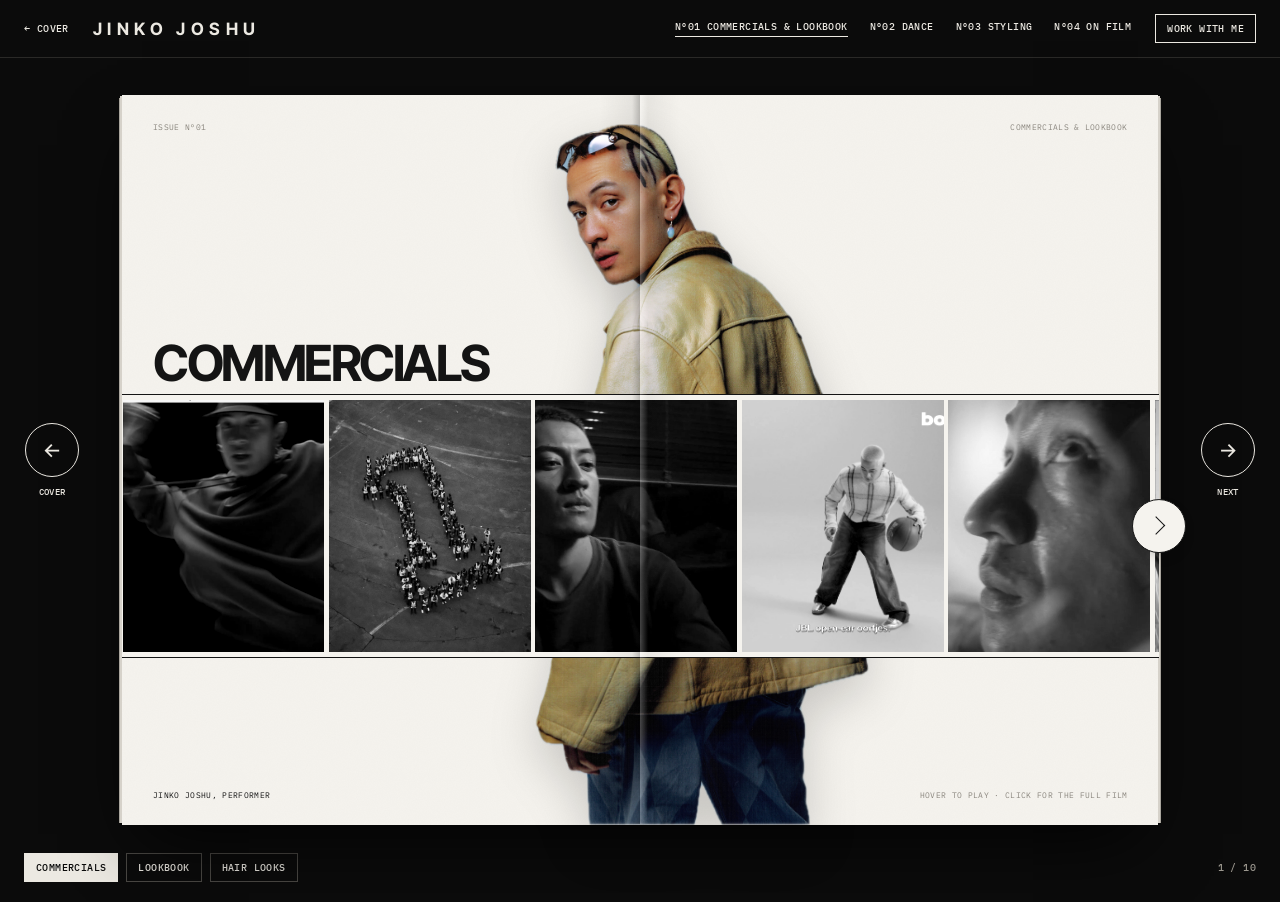
==== commit 39a37c93: "Commercials strip with arrows, colour cut-outs, library-free globe, new projects and photos - Commer" ====
--- a/site/commercials.html
+++ b/site/commercials.html
@@ -9,7 +9,7 @@
   <meta property="og:image" content="assets/img/jinko-portrait.jpg">
   <link rel="preconnect" href="https://fonts.googleapis.com">
   <link rel="preconnect" href="https://fonts.gstatic.com" crossorigin>
-  <link href="https://fonts.googleapis.com/css2?family=Archivo:wdth,wght@62..125,800..900&family=Bodoni+Moda:ital,opsz,wght@0,6..96,400..700;1,6..96,400..700&family=Inter+Tight:wght@400;500;600&family=Noto+Sans+JP:wght@500&display=swap" rel="stylesheet">
+  <link href="https://fonts.googleapis.com/css2?family=Archivo:wdth,wght@62..125,800..900&family=Bodoni+Moda:ital,opsz,wght@0,6..96,400..700;1,6..96,400..700&family=Inter+Tight:ital,wght@0,400..700;1,400..600&family=IBM+Plex+Mono:wght@400;500&family=Noto+Sans+JP:wght@500&display=swap" rel="stylesheet">
   <link rel="icon" href="favicon.svg" type="image/svg+xml">
   <link rel="stylesheet" href="styles.css">
 </head>
@@ -25,54 +25,78 @@
   <div class="stage">
     <button class="turn turn-prev"><span class="arrow" aria-hidden="true">←</span><span class="tl">Cover</span></button>
     <div class="spreads">
-<article class="mag spread" id="s1" data-section="commercials">
-<div class="page page-l " id="commercials"><div class="pg"><div class="pg-top"><span>Issue Nº01 · Commercials</span><span>01 — 04</span></div><h2 class="pg-title">Commercials</h2><div class="pg-grid" style="--cols:2;--rows:2"><button class="card fill" data-video="assets/video/nike-member-days.mp4" data-caption="Nike — Member Days · 2023"><div class="cardimg "><video data-src="assets/video/clip-nike-member-days-4x5.mp4" poster="assets/thumbs/nike.jpg" muted loop playsinline preload="none"></video><span class="no">01</span><span class="play">▶</span></div><span class="c-brand">Nike</span><span class="c-sub">Member Days · 2023</span></button><button class="card fill" data-video="assets/video/samsung.mp4" data-caption="Samsung — Galaxy Z Flip6 · global campaign"><div class="cardimg "><img src="assets/thumbs/samsung.jpg" alt="" loading="lazy" style="object-position:50% 40%"><span class="no">02</span><span class="play">▶</span></div><span class="c-brand">Samsung</span><span class="c-sub">Galaxy Z Flip6 · global campaign</span></button><button class="card fill" data-video="assets/video/bol-x-jbl.mp4" data-caption="bol × JBL — Sport Offsite · 2026"><div class="cardimg "><img src="assets/thumbs/boljbl.jpg" alt="" loading="lazy"><span class="no">03</span><span class="play">▶</span></div><span class="c-brand">bol × JBL</span><span class="c-sub">Sport Offsite · 2026</span></button><button class="card fill" data-video="assets/video/lavish.mp4" data-caption="Lavish — Commercial · 2025"><div class="cardimg "><video data-src="assets/video/clip-lavish.mp4" poster="assets/thumbs/lavish.jpg" muted loop playsinline preload="none" style="object-position:38% 50%"></video><span class="no">04</span><span class="play">▶</span></div><span class="c-brand">Lavish</span><span class="c-sub">Commercial · 2025</span></button></div></div><span class="pno">01</span></div>
-<div class="page page-r "><div class="pg"><div class="pg-top"><span>Commercials</span><span>05 — 08</span></div><div class="pg-grid" style="--cols:2;--rows:2"><button class="card fill" data-video="assets/video/philips.mp4" data-caption="Philips — Commercial · 2025"><div class="cardimg "><img src="assets/thumbs/philips.jpg" alt="" loading="lazy" style="object-position:50% 100%"><span class="no">05</span><span class="play">▶</span></div><span class="c-brand">Philips</span><span class="c-sub">Commercial · 2025</span></button><button class="card fill" data-video="assets/video/taf-2025.mp4" data-caption="Foot Athletes — Commercial · 2025"><div class="cardimg "><img src="assets/thumbs/taf.jpg" alt="" loading="lazy" style="object-position:45% 40%"><span class="no">06</span><span class="play">▶</span></div><span class="c-brand">Foot Athletes</span><span class="c-sub">Commercial · 2025</span></button><button class="card fill" data-video="assets/video/lucid-dreaming-trailer.mp4" data-caption="Lucid Dreaming — Trailer · 2023"><div class="cardimg "><img src="assets/thumbs/lucid.jpg" alt="" loading="lazy" style="object-position:41% 50%"><span class="no">07</span><span class="play">▶</span><span class="award">★ Gouden Kalf competition</span></div><span class="c-brand">Lucid Dreaming</span><span class="c-sub">Trailer · 2023</span></button><button class="card fill" data-video="assets/video/nike-bts.mp4" data-caption="Nike — Behind the scenes · male model"><div class="cardimg "><img src="assets/thumbs/nikebts.jpg" alt="" loading="lazy" style="object-position:50% 30%"><span class="no">08</span><span class="play">▶</span></div><span class="c-brand">Nike</span><span class="c-sub">Behind the scenes · male model</span></button></div></div><span class="pno">02</span></div>
-</article>
+<article class="mag spread has-art" id="s1" data-section="commercials">
+<div class="page page-l art-page" id="commercials"><span class="pno">01</span></div>
+<div class="page page-r art-page"><span class="pno">02</span></div>
+<div class="spread-art comm-art">
+  <div class="art-top"><span>Issue Nº01</span><span>Commercials &amp; Lookbook</span></div>
+  <h2 class="art-head">Commercials</h2>
+  <img class="art-figure" src="assets/mag/commercials-cutout-2.png" alt="Jinko Joshu, mid-movement">
+  <div class="strip-wrap">
+    <div class="strip" data-group="commercials" aria-label="Commercials: hover to preview, click to watch"><button class="strip-cell" data-video="assets/video/nike-member-days-dc-alt.mp4" data-note="Production: Youthclub · Edit &amp; direction: Camille Boumans · Movement direction: Lars Bothe, assisted by Leonarda Lovrkovic · Styling: Lissa Brandon · MUA: Kato Fierkens" data-caption="Nike — Member Days · 2023"><img src="assets/thumbs/nike.jpg" alt="" loading="lazy"><video data-preview="assets/video/clip-nike-member-days-4x5.mp4" muted loop playsinline preload="none"></video><span class="strip-logo"><img class="strip-logo-img" src="assets/logos/nike.png" alt="nike"></span><span class="strip-cap"><b>01</b> Nike · Member Days · 2023</span></button><button class="strip-cell" data-vimeo="1175554062" data-vertical="1" data-note="Booked by I Could Never Be A Dancer as part of the main cast for Nike Basketball — together we created a dance-basketball film for Victor Wembanyama." data-caption="Nike × Wemby — Basketball · 2025"><img src="assets/thumbs/wemby.jpg" alt="" loading="lazy"><span class="strip-logo"><img class="strip-logo-img" src="assets/logos/nike.png" alt="nike"></span><span class="strip-cap"><b>02</b> Nike × Wemby · Basketball · 2025</span></button><button class="strip-cell" data-video="assets/video/samsung.mp4" data-caption="Samsung — Galaxy Z Flip6 · global campaign"><img src="assets/thumbs/samsung.jpg" alt="" loading="lazy" style="object-position:50% 40%"><video data-preview="assets/video/samsung.mp4" muted loop playsinline preload="none" style="object-position:50% 40%"></video><span class="strip-logo"><img class="strip-logo-img" src="assets/logos/samsung.png" alt="samsung"></span><span class="strip-cap"><b>03</b> Samsung · Galaxy Z Flip6 · global campaign</span></button><button class="strip-cell" data-video="assets/video/bol-x-jbl.mp4" data-caption="bol × JBL — Sport Offsite · 2026"><img src="assets/thumbs/boljbl.jpg" alt="" loading="lazy"><video data-preview="assets/video/bol-x-jbl.mp4" muted loop playsinline preload="none"></video><span class="strip-logo"><img class="strip-logo-img" src="assets/logos/bol.png" alt="bol"><img class="strip-logo-img" src="assets/logos/jbl.png" alt="jbl"></span><span class="strip-cap"><b>04</b> bol × JBL · Sport Offsite · 2026</span></button><button class="strip-cell" data-video="assets/video/lavish.mp4" data-caption="Lavish — Commercial · 2025"><img src="assets/thumbs/lavish.jpg" alt="" loading="lazy" style="object-position:38% 50%"><video data-preview="assets/video/clip-lavish.mp4" muted loop playsinline preload="none" style="object-position:38% 50%"></video><span class="strip-logo"><img class="strip-logo-img" src="assets/logos/lavish.png" alt="lavish"></span><span class="strip-cap"><b>05</b> Lavish · Commercial · 2025</span></button><button class="strip-cell" data-video="assets/video/philips.mp4" data-caption="Philips — Commercial · 2025"><img src="assets/thumbs/philips.jpg" alt="" loading="lazy" style="object-position:50% 100%"><video data-preview="assets/video/philips.mp4" muted loop playsinline preload="none" style="object-position:50% 100%"></video><span class="strip-logo"><img class="strip-logo-img" src="assets/logos/philips.png" alt="philips"></span><span class="strip-cap"><b>06</b> Philips · Commercial · 2025</span></button><button class="strip-cell" data-video="assets/video/taf-2025.mp4" data-caption="Foot Athletes — Commercial · 2025"><img src="assets/thumbs/taf.jpg" alt="" loading="lazy" style="object-position:45% 40%"><video data-preview="assets/video/taf-2025.mp4" muted loop playsinline preload="none" style="object-position:45% 40%"></video><span class="strip-logo"><img class="strip-logo-img" src="assets/logos/footathletes.png" alt="footathletes"></span><span class="strip-cap"><b>07</b> Foot Athletes · Commercial · 2025</span></button><button class="strip-cell" data-video="assets/video/lucid-dreaming-trailer.mp4" data-caption="Lucid Dreaming — Trailer · 2023"><img src="assets/thumbs/lucid.jpg" alt="" loading="lazy" style="object-position:41% 50%"><video data-preview="assets/video/lucid-dreaming-trailer.mp4" muted loop playsinline preload="none" style="object-position:41% 50%"></video><span class="strip-logo">Lucid Dreaming</span><span class="strip-cap"><b>08</b> Lucid Dreaming · Trailer · 2023</span></button><button class="strip-cell" data-video="assets/video/nike-bts.mp4" data-caption="Nike — Behind the scenes · male model"><img src="assets/thumbs/nikebts.jpg" alt="" loading="lazy" style="object-position:50% 30%"><video data-preview="assets/video/nike-bts.mp4" muted loop playsinline preload="none" style="object-position:50% 30%"></video><span class="strip-logo"><img class="strip-logo-img" src="assets/logos/nike.png" alt="nike"></span><span class="strip-cap"><b>09</b> Nike · Behind the scenes · male model</span></button></div>
+    <button class="strip-more" aria-label="More commercials"><span class="arrow-mark" aria-hidden="true"></span></button>
+  </div>
+  <span class="art-foot">Jinko Joshu, performer</span><span class="art-foot r">Hover to play · click for the full film</span>
+</div></article>
 <article class="mag spread" id="s2" data-section="commercials">
-<div class="page page-l "><div class="pg"><div class="pg-top"><span>Nike Basketball</span><span>Main cast</span></div><h3 class="pg-h">Nike × Wemby</h3><p class="pg-deck">Booked by <i>I Could Never Be A Dancer</i> as part of the main cast for Nike Basketball — together we created a dance-basketball film for Victor Wembanyama.</p><div class="feature-v"><button class="card fill" data-vimeo="1175554062" data-vertical="1" data-caption="Nike × Wemby — Basketball · 2025"><div class="cardimg "><img src="assets/thumbs/wemby.jpg" alt="" loading="lazy"><span class="no">09</span><span class="play">▶</span></div><span class="c-brand">Nike × Wemby</span><span class="c-sub">Basketball · 2025</span></button></div></div><span class="pno">03</span></div>
-<div class="page page-r "><div class="pg"><div class="pg-top"><span>Selected work</span><span>2023 — 2026</span></div><h3 class="pg-h">Worked with</h3>
-  <div class="brands"><div class="brand"><b>Nike</b><span>2023 · 2025</span></div><div class="brand"><b>Samsung</b><span>2024</span></div><div class="brand"><b>bol</b><span>2026</span></div><div class="brand"><b>JBL</b><span>2026</span></div><div class="brand"><b>Philips</b><span>2025</span></div><div class="brand"><b>Lavish</b><span>2025</span></div><div class="brand"><b>Foot Athletes</b><span>2025</span></div><div class="brand"><b>Lucid Dreaming</b><span>2023 ★</span></div><div class="brand"><b>Madonna</b><span>Film</span></div><div class="brand"><b>Eurovision</b><span>2025</span></div></div>
-  <span class="pg-note">★ Lucid Dreaming — Gouden Kalf competition · Coast Contra — Berlin Music Video Awards</span></div><span class="pno">04</span></div>
+<div class="page page-l "><div class="pg"><div class="pg-top"><span>Selected work</span><span>2023 — 2026</span></div><h3 class="pg-h">Worked with</h3>
+  <div class="brands brands-logos"><div class="brand"><img class="brand-logo" src="assets/logos/nike.png" alt="nike"><span>2023 · 2025</span></div><div class="brand"><img class="brand-logo" src="assets/logos/samsung.png" alt="samsung"><span>2024</span></div><div class="brand"><img class="brand-logo" src="assets/logos/bol.png" alt="bol"><img class="brand-logo" src="assets/logos/jbl.png" alt="jbl"><span>2026</span></div><div class="brand"><img class="brand-logo" src="assets/logos/philips.png" alt="philips"><span>2025</span></div><div class="brand"><img class="brand-logo" src="assets/logos/lavish.png" alt="lavish"><span>2025</span></div><div class="brand"><img class="brand-logo" src="assets/logos/footathletes.png" alt="footathletes"><span>2025</span></div><div class="brand"><b>Lucid Dreaming</b><span>2023 · Award</span></div><div class="brand"><b>Madonna</b><span>Film</span></div><div class="brand"><b>Eurovision</b><span>2025</span></div></div>
+  <span class="pg-note">Awards — Lucid Dreaming — Gouden Kalf competition · Coast Contra — Berlin Music Video Awards</span></div><span class="pno">03</span></div>
+<div class="page page-r " id="lookbook"><div class="pg"><div class="pg-top"><span>Issue Nº01 · Lookbook</span><span>Lookbook</span></div><h2 class="pg-title">Lookbook</h2><p class="pg-deck">In front of the lens — campaigns, editorials and film.</p><figure class="ph ph-framed"><button class="ph-img" data-full="assets/img/nike-member-days-look.jpg" data-caption="Nº02 — Nike — Member Days"><img src="assets/img/nike-member-days-look-sm.jpg" srcset="assets/img/nike-member-days-look-sm.jpg 900w, assets/img/nike-member-days-look.jpg 2200w" sizes="(max-width: 760px) 100vw, 45vw" alt="Nike — Member Days" loading="lazy"></button><figcaption><i>Nº02</i> Nike — Member Days</figcaption></figure></div><span class="pno">04</span></div>
 </article>
 <article class="mag spread" id="s3" data-section="lookbook">
-<div class="page page-l " id="lookbook"><div class="pg"><div class="pg-top"><span>Issue Nº01 · Lookbook</span><span>Lookbook</span></div><h2 class="pg-title">Lookbook</h2><p class="pg-deck">In front of the lens — campaigns, editorials and film.</p><figure class="ph ph-framed"><button class="ph-img" data-full="assets/img/nike-member-days-look.jpg" data-caption="Nº02 — Nike — Member Days"><img src="assets/img/nike-member-days-look-sm.jpg" srcset="assets/img/nike-member-days-look-sm.jpg 900w, assets/img/nike-member-days-look.jpg 2200w" sizes="(max-width: 760px) 100vw, 45vw" alt="Nike — Member Days" loading="lazy"></button><figcaption><i>Nº02</i> Nike — Member Days</figcaption></figure></div><span class="pno">05</span></div>
-<div class="page page-r photo-page"><figure class="ph ph-bleed"><button class="ph-img" data-full="assets/img/polaroid-03.jpg" data-caption="Nº05 — Polaroid"><img src="assets/img/polaroid-03-sm.jpg" srcset="assets/img/polaroid-03-sm.jpg 900w, assets/img/polaroid-03.jpg 2200w" sizes="(max-width: 760px) 100vw, 45vw" alt="Polaroid" loading="lazy"></button><figcaption><i>Nº05</i> Polaroid</figcaption></figure><span class="pno">06</span></div>
+<div class="page page-l "><div class="pg"><div class="pg-top"><span>Lookbook</span><span>Nº05</span></div><figure class="ph ph-framed"><button class="ph-img" data-full="assets/img/polaroid-03.jpg" data-caption="Nº05 — Polaroid"><img src="assets/img/polaroid-03-sm.jpg" srcset="assets/img/polaroid-03-sm.jpg 900w, assets/img/polaroid-03.jpg 2200w" sizes="(max-width: 760px) 100vw, 45vw" alt="Polaroid" loading="lazy"></button><figcaption><i>Nº05</i> Polaroid</figcaption></figure></div><span class="pno">05</span></div>
+<div class="page page-r photo-page"><figure class="ph ph-bleed"><button class="ph-img" data-full="assets/img/adidas-lookbook.jpg" data-caption="Nº09 — Adidas — lookbook"><img src="assets/img/adidas-lookbook-sm.jpg" srcset="assets/img/adidas-lookbook-sm.jpg 900w, assets/img/adidas-lookbook.jpg 2200w" sizes="(max-width: 760px) 100vw, 45vw" alt="Adidas — lookbook" loading="lazy"></button><figcaption><i>Nº09</i> Adidas — lookbook</figcaption></figure><span class="pno">06</span></div>
 </article>
 <article class="mag spread" id="s4" data-section="lookbook">
-<div class="page page-l photo-page"><figure class="ph ph-bleed"><button class="ph-img" data-full="assets/img/adidas-lookbook.jpg" data-caption="Nº09 — Adidas — lookbook"><img src="assets/img/adidas-lookbook-sm.jpg" srcset="assets/img/adidas-lookbook-sm.jpg 900w, assets/img/adidas-lookbook.jpg 2200w" sizes="(max-width: 760px) 100vw, 45vw" alt="Adidas — lookbook" loading="lazy"></button><figcaption><i>Nº09</i> Adidas — lookbook</figcaption></figure><span class="pno">07</span></div>
-<div class="page page-r "><div class="pg"><div class="pg-top"><span>Lookbook</span><span>Nº08</span></div><figure class="ph ph-framed"><button class="ph-img" data-full="assets/img/bol-jbl-03.jpg" data-caption="Nº08 — bol × JBL — campaign"><img src="assets/img/bol-jbl-03-sm.jpg" srcset="assets/img/bol-jbl-03-sm.jpg 900w, assets/img/bol-jbl-03.jpg 2200w" sizes="(max-width: 760px) 100vw, 45vw" alt="bol × JBL — campaign" loading="lazy"></button><figcaption><i>Nº08</i> bol × JBL — campaign</figcaption></figure></div><span class="pno">08</span></div>
+<div class="page page-l "><div class="pg"><div class="pg-top"><span>Lookbook</span><span>Nº08</span></div><figure class="ph ph-framed"><button class="ph-img" data-full="assets/img/bol-jbl-03.jpg" data-caption="Nº08 — bol × JBL — campaign"><img src="assets/img/bol-jbl-03-sm.jpg" srcset="assets/img/bol-jbl-03-sm.jpg 900w, assets/img/bol-jbl-03.jpg 2200w" sizes="(max-width: 760px) 100vw, 45vw" alt="bol × JBL — campaign" loading="lazy"></button><figcaption><i>Nº08</i> bol × JBL — campaign</figcaption></figure></div><span class="pno">07</span></div>
+<div class="page page-r photo-page"><figure class="ph ph-bleed"><button class="ph-img" data-full="assets/img/lookbook-new-02.jpg" data-caption="Nº23 — In motion"><img src="assets/img/lookbook-new-02-sm.jpg" srcset="assets/img/lookbook-new-02-sm.jpg 900w, assets/img/lookbook-new-02.jpg 2200w" sizes="(max-width: 760px) 100vw, 45vw" alt="In motion" loading="lazy"></button><figcaption><i>Nº23</i> In motion</figcaption></figure><span class="pno">08</span></div>
 </article>
 <article class="mag spread" id="s5" data-section="lookbook">
 <div class="page page-l "><div class="pg"><div class="pg-top"><span>Lookbook</span><span>Nº10</span></div><figure class="ph ph-framed"><button class="ph-img" data-full="assets/img/pasqual-shoot.jpg" data-caption="Nº10 — Shot with Pasqual"><img src="assets/img/pasqual-shoot-sm.jpg" srcset="assets/img/pasqual-shoot-sm.jpg 900w, assets/img/pasqual-shoot.jpg 2200w" sizes="(max-width: 760px) 100vw, 45vw" alt="Shot with Pasqual" loading="lazy"></button><figcaption><i>Nº10</i> Shot with Pasqual</figcaption></figure></div><span class="pno">09</span></div>
 <div class="page page-r photo-page"><figure class="ph ph-bleed"><button class="ph-img" data-full="assets/img/editorial-01.jpg" data-caption="Nº11 — Editorial"><img src="assets/img/editorial-01-sm.jpg" srcset="assets/img/editorial-01-sm.jpg 900w, assets/img/editorial-01.jpg 2200w" sizes="(max-width: 760px) 100vw, 45vw" alt="Editorial" loading="lazy"></button><figcaption><i>Nº11</i> Editorial</figcaption></figure><span class="pno">10</span></div>
 </article>
 <article class="mag spread" id="s6" data-section="lookbook">
-<div class="page page-l photo-page"><figure class="ph ph-bleed"><button class="ph-img" data-full="assets/img/film-2025-02.jpg" data-caption="Nº15 — On film, 2025"><img src="assets/img/film-2025-02-sm.jpg" srcset="assets/img/film-2025-02-sm.jpg 900w, assets/img/film-2025-02.jpg 2200w" sizes="(max-width: 760px) 100vw, 45vw" alt="On film, 2025" loading="lazy"></button><figcaption><i>Nº15</i> On film, 2025</figcaption></figure><span class="pno">11</span></div>
-<div class="page page-r "><div class="pg"><div class="pg-top"><span>Lookbook</span><span>Nº17</span></div><figure class="ph ph-framed"><button class="ph-img" data-full="assets/img/editorial-04.jpg" data-caption="Nº17 — Editorial"><img src="assets/img/editorial-04-sm.jpg" srcset="assets/img/editorial-04-sm.jpg 900w, assets/img/editorial-04.jpg 2200w" sizes="(max-width: 760px) 100vw, 45vw" alt="Editorial" loading="lazy"></button><figcaption><i>Nº17</i> Editorial</figcaption></figure></div><span class="pno">12</span></div>
+<div class="page page-l "><div class="pg"><div class="pg-top"><span>Lookbook</span><span>Nº24</span></div><figure class="ph ph-framed"><button class="ph-img" data-full="assets/img/lookbook-new-03.jpg" data-caption="Nº24 — Editorial"><img src="assets/img/lookbook-new-03-sm.jpg" srcset="assets/img/lookbook-new-03-sm.jpg 900w, assets/img/lookbook-new-03.jpg 2200w" sizes="(max-width: 760px) 100vw, 45vw" alt="Editorial" loading="lazy"></button><figcaption><i>Nº24</i> Editorial</figcaption></figure></div><span class="pno">11</span></div>
+<div class="page page-r photo-page"><figure class="ph ph-bleed"><button class="ph-img" data-full="assets/img/lookbook-new-04.jpg" data-caption="Nº25 — Editorial"><img src="assets/img/lookbook-new-04-sm.jpg" srcset="assets/img/lookbook-new-04-sm.jpg 900w, assets/img/lookbook-new-04.jpg 2200w" sizes="(max-width: 760px) 100vw, 45vw" alt="Editorial" loading="lazy"></button><figcaption><i>Nº25</i> Editorial</figcaption></figure><span class="pno">12</span></div>
 </article>
 <article class="mag spread" id="s7" data-section="lookbook">
-<div class="page page-l "><div class="pg"><div class="pg-top"><span>Lookbook</span><span>Nº21</span></div><figure class="ph ph-framed"><button class="ph-img" data-full="assets/img/lucid-dreaming-group.jpg" data-caption="Nº21 — Lucid Dreaming — the cast"><img src="assets/img/lucid-dreaming-group-sm.jpg" srcset="assets/img/lucid-dreaming-group-sm.jpg 900w, assets/img/lucid-dreaming-group.jpg 2200w" sizes="(max-width: 760px) 100vw, 45vw" alt="Lucid Dreaming — the cast" loading="lazy"></button><figcaption><i>Nº21</i> Lucid Dreaming — the cast</figcaption></figure></div><span class="pno">13</span></div>
+<div class="page page-l "><div class="pg"><div class="pg-top"><span>Lookbook</span><span>Nº26</span></div><figure class="ph ph-framed"><button class="ph-img" data-full="assets/img/lookbook-new-05.jpg" data-caption="Nº26 — Portrait"><img src="assets/img/lookbook-new-05-sm.jpg" srcset="assets/img/lookbook-new-05-sm.jpg 900w, assets/img/lookbook-new-05.jpg 2200w" sizes="(max-width: 760px) 100vw, 45vw" alt="Portrait" loading="lazy"></button><figcaption><i>Nº26</i> Portrait</figcaption></figure></div><span class="pno">13</span></div>
+<div class="page page-r photo-page"><figure class="ph ph-bleed"><button class="ph-img" data-full="assets/img/film-2025-02.jpg" data-caption="Nº15 — On film, 2025"><img src="assets/img/film-2025-02-sm.jpg" srcset="assets/img/film-2025-02-sm.jpg 900w, assets/img/film-2025-02.jpg 2200w" sizes="(max-width: 760px) 100vw, 45vw" alt="On film, 2025" loading="lazy"></button><figcaption><i>Nº15</i> On film, 2025</figcaption></figure><span class="pno">14</span></div>
+</article>
+<article class="mag spread" id="s8" data-section="lookbook">
+<div class="page page-l "><div class="pg"><div class="pg-top"><span>Lookbook</span><span>Nº22</span></div><figure class="ph ph-framed"><button class="ph-img" data-full="assets/img/lookbook-new-01.jpg" data-caption="Nº22 — Lucid Dreaming — on set"><img src="assets/img/lookbook-new-01-sm.jpg" srcset="assets/img/lookbook-new-01-sm.jpg 900w, assets/img/lookbook-new-01.jpg 2200w" sizes="(max-width: 760px) 100vw, 45vw" alt="Lucid Dreaming — on set" loading="lazy"></button><figcaption><i>Nº22</i> Lucid Dreaming — on set</figcaption></figure></div><span class="pno">15</span></div>
+<div class="page page-r photo-page"><figure class="ph ph-bleed"><button class="ph-img" data-full="assets/img/lookbook-new-06.jpg" data-caption="Nº27 — Portrait"><img src="assets/img/lookbook-new-06-sm.jpg" srcset="assets/img/lookbook-new-06-sm.jpg 900w, assets/img/lookbook-new-06.jpg 2200w" sizes="(max-width: 760px) 100vw, 45vw" alt="Portrait" loading="lazy"></button><figcaption><i>Nº27</i> Portrait</figcaption></figure><span class="pno">16</span></div>
+</article>
+<article class="mag spread" id="s9" data-section="lookbook">
+<div class="page page-l "><div class="pg"><div class="pg-top"><span>Lookbook</span><span>Nº28</span></div><figure class="ph ph-framed"><button class="ph-img" data-full="assets/img/lookbook-new-07.jpg" data-caption="Nº28 — In motion"><img src="assets/img/lookbook-new-07-sm.jpg" srcset="assets/img/lookbook-new-07-sm.jpg 900w, assets/img/lookbook-new-07.jpg 2200w" sizes="(max-width: 760px) 100vw, 45vw" alt="In motion" loading="lazy"></button><figcaption><i>Nº28</i> In motion</figcaption></figure></div><span class="pno">17</span></div>
+<div class="page page-r "><div class="pg"><div class="pg-top"><span>Lookbook</span><span>Nº21</span></div><figure class="ph ph-framed"><button class="ph-img" data-full="assets/img/lucid-dreaming-group.jpg" data-caption="Nº21 — Lucid Dreaming — the cast"><img src="assets/img/lucid-dreaming-group-sm.jpg" srcset="assets/img/lucid-dreaming-group-sm.jpg 900w, assets/img/lucid-dreaming-group.jpg 2200w" sizes="(max-width: 760px) 100vw, 45vw" alt="Lucid Dreaming — the cast" loading="lazy"></button><figcaption><i>Nº21</i> Lucid Dreaming — the cast</figcaption></figure></div><span class="pno">18</span></div>
+</article>
+<article class="mag spread" id="s10" data-section="hair">
+<div class="page page-l pola-page" id="hair"><div class="pola-sheet hair-sheet"><div class="pola-grid"><button class="pola" data-full="assets/img/hair-01.jpg" data-caption="Hair look"><img src="assets/img/hair-01-sm.jpg" alt="Hair look worn by Jinko Joshu" loading="lazy"></button><button class="pola" data-full="assets/img/hair-02.jpg" data-caption="Hair look"><img src="assets/img/hair-02-sm.jpg" alt="Hair look worn by Jinko Joshu" loading="lazy"></button><button class="pola" data-full="assets/img/hair-03.jpg" data-caption="Hair look"><img src="assets/img/hair-03-sm.jpg" alt="Hair look worn by Jinko Joshu" loading="lazy"></button><button class="pola" data-full="assets/img/hair-04.jpg" data-caption="Hair look"><img src="assets/img/hair-04-sm.jpg" alt="Hair look worn by Jinko Joshu" loading="lazy"></button><button class="pola" data-full="assets/img/hair-05.jpg" data-caption="Hair look"><img src="assets/img/hair-05-sm.jpg" alt="Hair look worn by Jinko Joshu" loading="lazy"></button><button class="pola" data-full="assets/img/hair-06.jpg" data-caption="Hair look"><img src="assets/img/hair-06-sm.jpg" alt="Hair look worn by Jinko Joshu" loading="lazy"></button><button class="pola" data-full="assets/img/hair-07.jpg" data-caption="Hair look"><img src="assets/img/hair-07-sm.jpg" alt="Hair look worn by Jinko Joshu" loading="lazy"></button><button class="pola" data-full="assets/img/hair-08.jpg" data-caption="Hair look"><img src="assets/img/hair-08-sm.jpg" alt="Hair look worn by Jinko Joshu" loading="lazy"></button><button class="pola" data-full="assets/img/hair-09.jpg" data-caption="Hair look"><img src="assets/img/hair-09-sm.jpg" alt="Hair look worn by Jinko Joshu" loading="lazy"></button><button class="pola" data-full="assets/img/hair-10.jpg" data-caption="Hair look"><img src="assets/img/hair-10-sm.jpg" alt="Hair look worn by Jinko Joshu" loading="lazy"></button><button class="pola" data-full="assets/img/hair-11.jpg" data-caption="Hair look"><img src="assets/img/hair-11-sm.jpg" alt="Hair look worn by Jinko Joshu" loading="lazy"></button><button class="pola" data-full="assets/img/hair-12.jpg" data-caption="Hair look"><img src="assets/img/hair-12-sm.jpg" alt="Hair look worn by Jinko Joshu" loading="lazy"></button></div><div class="pola-foot"><span>Hair looks<br>Colour &amp; cuts</span><span>Worn by Jinko Joshu<br>2019 · 2026</span><span class="pola-mark">Hair</span></div></div><span class="pno">19</span></div>
 <div class="page page-r dark" style="--band:52%"><div class="pg"><div class="pg-top"><span>Back cover</span><span>Bookings &amp; collabs</span></div>
   <div class="contact-links">
     <a href="mailto:info@jinkojoshu.com">info@jinkojoshu.com</a>
-    <a href="https://www.instagram.com/jinkojoshu/" target="_blank" rel="noopener">Instagram — @jinkojoshu ↗</a>
+    <a href="https://www.instagram.com/jinkojoshu/" target="_blank" rel="noopener">Instagram — @jinkojoshu</a>
     <span class="jp">ジンコ・ジョシュ</span>
   </div>
-</div><div class="band"><h2 class="giant " aria-label="Work with me"><span>Work</span><span>with me</span></h2></div><span class="pno">14</span></div>
+</div><a class="band band-link" href="mailto:info@jinkojoshu.com"><h2 class="giant " aria-label="Work with me"><span>Work</span><span>with me</span></h2></a><span class="pno">20</span></div>
 </article>
     </div>
     <button class="turn turn-next"><span class="arrow" aria-hidden="true">→</span><span class="tl">Next</span></button>
   </div>
   <div class="reader-foot">
-    <nav class="chips" aria-label="In this issue"><a href="#commercials" data-chip="commercials">Commercials</a><a href="#lookbook" data-chip="lookbook">Lookbook</a></nav>
+    <nav class="chips" aria-label="In this issue"><a href="#commercials" data-chip="commercials">Commercials</a><a href="#lookbook" data-chip="lookbook">Lookbook</a><a href="#hair" data-chip="hair">Hair looks</a></nav>
     <span class="count" aria-live="polite"></span>
   </div>
 </main>
 
 <dialog id="lightbox">
-  <div class="lb-bar"><span class="lb-cap"></span><a class="lb-yt" target="_blank" rel="noopener" hidden>Open on YouTube ↗</a><button class="lb-close" aria-label="Close">Close ×</button></div>
+  <div class="lb-bar"><span class="lb-cap"></span><a class="lb-yt" target="_blank" rel="noopener" hidden>Open on YouTube</a><button class="lb-close" aria-label="Close">Close ×</button></div>
   <div class="lb-body"></div>
+  <p class="lb-note" hidden></p>
+  <button class="lb-step lb-prev" aria-label="Previous film" hidden><span class="arrow-mark" aria-hidden="true"></span></button>
+  <button class="lb-step lb-next" aria-label="Next film" hidden><span class="arrow-mark" aria-hidden="true"></span></button>
 </dialog>
 
 <script src="main.js"></script>
--- a/site/styles.css
+++ b/site/styles.css
@@ -8,13 +8,26 @@
   --accent: #8CCBEA;
   --still: #D9D1C6;
   --rule: 1px solid var(--ink);
-  --serif: 'Bodoni Moda', 'Didot', serif;      /* headlines, captions, text */
-  --sans: 'Inter Tight', 'Helvetica Neue', sans-serif;  /* small labels */
+  /* Type: a clean bold grotesk for headlines + a small monospace for labels (references: Head Space, Nocturna, Ballet BC).
+     The earlier Bodoni version is still here: add ?type=classic to the address to compare. */
+  --serif: 'Inter Tight', 'Helvetica Neue', Helvetica, sans-serif;   /* headlines, captions, text */
+  --sans: 'IBM Plex Mono', ui-monospace, monospace;                  /* small labels */
   --display: 'Archivo', sans-serif;            /* only the giant stacked letters */
+  --hw: 600;                /* headline weight */
+  --ht: -.045em;            /* headline tracking */
+  --label-track: .04em;
+  --cap-style: normal;
+  --mag-ratio: 1.42;
+  --mag-w: min(100%, 1180px, calc((100vh - 170px) * var(--mag-ratio)));  /* one magazine size everywhere */
+}
+.type-classic {
+  --serif: 'Bodoni Moda', 'Didot', serif;
+  --sans: 'Inter Tight', 'Helvetica Neue', sans-serif;
+  --hw: 400; --ht: -.025em; --label-track: .16em; --cap-style: italic;
 }
 * { box-sizing: border-box; }
 html { scroll-behavior: smooth; }
-body { margin: 0; background: var(--desk); color: var(--on-desk); font-family: var(--sans); -webkit-font-smoothing: antialiased; }
+body { margin: 0; background: var(--desk); color: var(--on-desk); font-family: var(--serif); -webkit-font-smoothing: antialiased; }
 img, video { display: block; max-width: 100%; }
 a { color: inherit; }
 button { font: inherit; color: inherit; background: none; border: 0; padding: 0; cursor: pointer; text-align: left; }
@@ -22,7 +35,7 @@
 /* small spaced capitals used for all labels */
 .pg-top, .folio, .credit, .open-issue span, .c-sub, .cardimg .no, .award, .timestamp, .roles span, .more-btn, .pno,
 .topbar, .turn, .chips, .count, .desk-foot, .mini-no, .lb-bar, .sound, .brand span, figcaption i {
-  font-family: var(--sans); font-weight: 500; letter-spacing: .16em; text-transform: uppercase;
+  font-family: var(--sans); font-weight: 500; letter-spacing: var(--label-track); text-transform: uppercase;
 }
 
 /* ── The magazine object (cover + every spread) ── */
@@ -39,6 +52,8 @@
 }
 .page { --pbg: var(--sheet); position: relative; container-type: inline-size; overflow: hidden; background: var(--pbg); color: var(--ink); }
 .page.dark { --pbg: var(--ink); color: var(--sheet); }
+.page::before { content: ""; position: absolute; inset: 0; z-index: 6; pointer-events: none; opacity: .5; mix-blend-mode: multiply;
+  background-image: url("data:image/svg+xml,%3Csvg xmlns='http://www.w3.org/2000/svg' width='160' height='160'%3E%3Cfilter id='n'%3E%3CfeTurbulence type='fractalNoise' baseFrequency='.9' numOctaves='2' stitchTiles='stitch'/%3E%3CfeColorMatrix values='0 0 0 0 .5  0 0 0 0 .48  0 0 0 0 .45  0 0 0 .09 0'/%3E%3C/filter%3E%3Crect width='100%25' height='100%25' filter='url(%23n)'/%3E%3C/svg%3E"); }
 .page.accent { --pbg: var(--accent); }
 
 /* Giant stacked letters: sit in a band at the bottom of the page; main.js fits them to the band */
@@ -61,10 +76,10 @@
 .page-l .pno { left: 6cqw; }
 .page-r .pno { right: 6cqw; }
 .page[style*="--band"] .pno, .photo-page .pno { display: none; }
-.pg-title { margin: 0; font-family: var(--serif); font-weight: 400; font-size: 13.5cqw; line-height: .9; letter-spacing: -.025em; }
-.pg-h { margin: 0; font-family: var(--serif); font-weight: 400; font-size: 9cqw; line-height: .95; letter-spacing: -.02em; }
+.pg-title { margin: 0; font-family: var(--serif); font-weight: var(--hw); font-size: 13.5cqw; line-height: .9; letter-spacing: var(--ht); }
+.pg-h { margin: 0; font-family: var(--serif); font-weight: var(--hw); font-size: 9cqw; line-height: .95; letter-spacing: var(--ht); }
 .pg-deck { margin: 0; font-family: var(--serif); font-size: max(13px, 2.9cqw); line-height: 1.4; max-width: 34em; }
-.pg-note { font-family: var(--serif); font-style: italic; font-size: max(11px, 2.1cqw); line-height: 1.4; margin-top: auto; }
+.pg-note { font-family: var(--serif); font-style: var(--cap-style); font-size: max(11px, 2.1cqw); line-height: 1.4; margin-top: auto; }
 .pg-grid {
   flex: 1; min-height: 0; display: grid; gap: 4.5cqw 3.5cqw;
   grid-template-columns: repeat(var(--cols), minmax(0, 1fr)); grid-template-rows: repeat(var(--rows), minmax(0, 1fr));
@@ -88,9 +103,10 @@
 .card:focus-visible { outline: none; }
 .card:focus-visible .cardimg { outline: 1.5px solid var(--ink); outline-offset: 4px; }
 .cardimg .no { position: absolute; left: 7px; top: 7px; color: #fff; font-size: 9px; text-shadow: 0 1px 6px rgba(0,0,0,.5); }
+.cardimg .play::before, .watch-play i::before { content: ""; display: block; width: 0; height: 0; border-style: solid; border-width: 4.5px 0 4.5px 7px; border-color: transparent transparent transparent currentColor; margin-left: 2px; }
 .cardimg .play { position: absolute; right: 8px; bottom: 8px; width: 30px; height: 30px; border-radius: 50%; display: grid; place-items: center; font-size: 9px; color: #fff; background: rgba(20,20,20,.35); border: 1px solid rgba(255,255,255,.8); backdrop-filter: blur(4px); }
 .award, .timestamp { position: absolute; left: 7px; bottom: 8px; background: var(--sheet); color: var(--ink); padding: 4px 7px; font-size: 9px; }
-.c-brand { font-family: var(--serif); font-weight: 500; font-size: max(14px, 3.5cqw); line-height: 1; }
+.c-brand { font-family: var(--serif); font-weight: var(--hw); letter-spacing: -.02em; font-size: max(14px, 3.5cqw); line-height: 1; }
 .c-sub { font-size: max(8px, 1.45cqw); color: var(--muted); margin-top: -.3cqw; }
 .feature-v { flex: 1; min-height: 0; display: flex; align-items: flex-start; }
 /* same card format as the other commercials */
@@ -107,14 +123,14 @@
 .brand { display: flex; justify-content: space-between; align-items: baseline; gap: 8px; padding: 2.6cqw 0; border-bottom: var(--rule); }
 .brand:nth-child(odd) { padding-right: 3cqw; border-right: var(--rule); }
 .brand:nth-child(even) { padding-left: 3cqw; }
-.brand b { font-family: var(--serif); font-weight: 500; font-size: max(14px, 4.2cqw); line-height: 1; }
+.brand b { font-family: var(--serif); font-weight: var(--hw); letter-spacing: -.02em; font-size: max(14px, 4.2cqw); line-height: 1; }
 .brand span { font-size: max(8px, 1.4cqw); color: var(--muted); white-space: nowrap; }
 
 /* ── Photo layouts (lookbook + photography) ── */
 .ph { margin: 0; display: flex; flex-direction: column; gap: 1.6cqw; min-height: 0; }
 .ph-img { display: block; min-height: 0; }
 .ph-img img { width: 100%; height: 100%; object-fit: cover; }
-.ph figcaption { font-family: var(--serif); font-style: italic; font-size: max(11px, 2cqw); }
+.ph figcaption { font-family: var(--serif); font-style: var(--cap-style); font-size: max(11px, 2cqw); }
 .ph figcaption i { font-style: normal; font-size: max(8px, 1.4cqw); margin-right: .8em; color: var(--muted); }
 .ph-img:focus-visible { outline: 1.5px solid var(--ink); outline-offset: 4px; }
 /* full-bleed: the photo is the page */
@@ -139,13 +155,28 @@
 .tours { flex: none; }
 .tours .brand b { font-size: max(13px, 3.2cqw); }
 
-/* all polaroids on one page */
+/* all polaroids on one page — a tight portrait grid with a footer line (juun.j reference) */
+.pola-sheet { position: absolute; inset: 0; display: flex; flex-direction: column; background: #fff; }
+.pola-sheet .pola-grid { flex: 1; grid-template-columns: repeat(6, minmax(0, 1fr)); grid-template-rows: repeat(6, minmax(0, 1fr)); gap: 0; }
+.pola-sheet .pola { overflow: hidden; }
+.pola-sheet .pola img { object-fit: cover; transform: scale(1.45); filter: grayscale(1) contrast(1.05); transition: filter .35s, transform .5s cubic-bezier(.2,.7,.2,1); }
+.pola-sheet .pola:hover img, .pola-sheet .pola:focus-visible img { filter: none; transform: scale(1.52); }
+.pola-foot { display: grid; grid-template-columns: 1fr 1fr 1fr; align-items: end; gap: 2cqw; padding: 3.4cqw 5cqw 4cqw; font-family: var(--sans); font-size: max(7px, 1.3cqw); letter-spacing: var(--label-track); text-transform: uppercase; line-height: 1.5; }
+.pola-foot span:nth-child(2) { text-align: center; }
+.pola-mark { text-align: right; font-family: var(--serif); font-weight: var(--hw); font-size: max(13px, 3cqw); letter-spacing: -.02em; text-transform: none; line-height: 1; }
+.pola-page .pno { display: none; }
+.hair-sheet .pola-grid { grid-template-columns: repeat(4, minmax(0, 1fr)); grid-template-rows: repeat(3, minmax(0, 1fr)); }
+.hair-sheet .pola img { transform: none; }
+.hair-sheet .pola:hover img, .hair-sheet .pola:focus-visible img { transform: scale(1.05); }
 .pola-grid { flex: 1; min-height: 0; display: grid; grid-template-columns: repeat(5, minmax(0, 1fr)); grid-template-rows: repeat(7, minmax(0, 1fr)); gap: 1.4cqw; }
 .pola { display: block; min-height: 0; }
 .pola img { width: 100%; height: 100%; object-fit: contain; transition: transform .4s cubic-bezier(.2,.7,.2,1); }
 .pola:hover img, .pola:focus-visible img { transform: scale(1.06); }
 .pola:focus-visible { outline: 1px solid var(--ink); }
 
+a.band-link { color: inherit; text-decoration: none; }
+a.band-link:hover { color: var(--accent); }
+
 /* contact page */
 .contact-links { display: flex; flex-direction: column; gap: 2cqw; font-family: var(--serif); font-size: max(15px, 3.8cqw); }
 .contact-links a { text-decoration: none; }
@@ -158,17 +189,18 @@
   display: grid; grid-template-columns: minmax(0, 1fr) clamp(96px, min(10.5vw, 15.5vh), 160px);
   grid-template-rows: minmax(0, 1fr) auto; gap: 24px 44px; align-items: center;
 }
-.cover-mag { width: min(100%, calc((100vh - 110px) * 1.42)); justify-self: center; }
+.cover-mag { width: var(--mag-w); justify-self: center; }
 .folio { position: absolute; top: 5cqw; left: 6cqw; font-size: max(9px, 1.6cqw); color: var(--muted); }
 .folio-r { left: auto; right: 6cqw; }
 .credit { position: absolute; left: 6cqw; bottom: calc(var(--band) + 2cqw); font-weight: 600; font-size: max(9px, 1.8cqw); }
 /* the silhouette stands on top of the name */
 .silhouette { position: absolute; right: 7cqw; bottom: calc(var(--band) - 1cqw); height: calc(100% - var(--band) - 8cqw); width: auto; pointer-events: none; }
 .reel-wrap { position: absolute; left: 0; right: 0; bottom: 0; height: var(--band); background: var(--ink); overflow: hidden; }
-.reel-wrap video { width: 100%; height: 100%; object-fit: cover; object-position: 50% 35%; }
+.reel-wrap video { position: absolute; inset: 0; width: 100%; height: 100%; object-fit: cover; object-position: 50% 35%; opacity: 0; }
+.reel-wrap video.front { opacity: 1; }
 .open-issue { position: absolute; right: 6cqw; bottom: calc(var(--band) + 2cqw); display: flex; flex-direction: column; align-items: flex-end; gap: 4px; text-decoration: none; }
 .open-issue span { font-size: max(9px, 1.6cqw); color: var(--muted); }
-.open-issue b { font-family: var(--serif); font-style: italic; font-weight: 400; font-size: max(17px, 4.6cqw); line-height: 1; }
+.open-issue b { font-family: var(--serif); font-style: var(--cap-style); font-weight: var(--hw); letter-spacing: var(--ht); font-size: max(17px, 4.6cqw); line-height: 1; }
 .open-issue:hover b, .open-issue:focus-visible b { text-decoration: underline; text-decoration-thickness: 1px; text-underline-offset: 4px; }
 .sound {
   position: absolute; left: 4cqw; bottom: 4cqw; display: flex; align-items: center; gap: 8px; padding: 8px 12px; border-radius: 999px;
@@ -196,11 +228,12 @@
   background: linear-gradient(90deg, rgba(0,0,0,.28), rgba(255,255,255,.18) 40%, rgba(0,0,0,.06));
 }
 .mini-cover img { position: absolute; left: 0; right: 0; bottom: 0; width: 100%; height: 70%; object-fit: cover; filter: grayscale(1) contrast(1.1); transition: filter .4s ease; }
-.mini-mast { position: absolute; left: 8%; right: 6%; top: 5%; display: block; font-family: var(--serif); font-weight: 600; text-transform: uppercase; line-height: .8; letter-spacing: .01em; }
+.mini-mast { position: absolute; left: 8%; right: 6%; top: 5%; display: block; font-family: var(--serif); font-weight: 700; text-transform: uppercase; line-height: .8; letter-spacing: -.03em; }
+.type-classic .mini-mast { font-weight: 600; letter-spacing: .01em; }
 .mini-mast .fit { display: inline-block; white-space: nowrap; font-size: 24cqw; }
 .mini-no { position: absolute; right: 6px; bottom: 6px; background: var(--sheet); color: var(--ink); padding: 3px 5px; font-size: 9px; }
 .mini-cap { display: flex; flex-direction: column; gap: 3px; font-size: 11px; line-height: 1.35; color: #A9A59D; }
-.mini-cap b { font-family: var(--serif); font-weight: 400; font-size: 18px; color: var(--on-desk); }
+.mini-cap b { font-family: var(--serif); font-weight: var(--hw); letter-spacing: -.01em; font-size: 18px; color: var(--on-desk); }
 .mini:hover .mini-cover, .mini:focus-visible .mini-cover { transform: rotate(0) translateY(-6px); }
 .mini:hover img, .mini:focus-visible img { filter: none; }
 .mini:focus-visible { outline: none; }
@@ -215,7 +248,8 @@
 .topbar { display: flex; align-items: center; gap: 10px 24px; flex-wrap: wrap; padding: 14px 24px; border-bottom: 1px solid #2A2927; font-size: 10px; }
 .topbar a { text-decoration: none; }
 .topbar a:hover, .topbar a:focus-visible { color: var(--accent); }
-.tb-name { font-family: var(--serif); font-weight: 500; font-size: 20px; letter-spacing: .14em; }
+.tb-name { font-family: var(--serif); font-weight: 700; font-size: 17px; letter-spacing: .32em; }
+.type-classic .tb-name { font-weight: 500; font-size: 20px; letter-spacing: .14em; }
 .tb-nav { margin-left: auto; display: flex; gap: 8px 22px; flex-wrap: wrap; }
 .tb-nav a[aria-current] { border-bottom: 1px solid var(--on-desk); padding-bottom: 3px; }
 .tb-mail { border: 1px solid var(--on-desk); padding: 7px 11px; }
@@ -223,7 +257,7 @@
 .reader { min-height: calc(100vh - 56px); display: flex; flex-direction: column; }
 .stage { flex: 1; display: grid; grid-template-columns: 72px minmax(0, 1fr) 72px; align-items: center; gap: 16px; padding: 24px 16px 12px; }
 .spreads { display: grid; justify-items: center; }
-.spread { grid-area: 1 / 1; width: min(100%, calc((100vh - 170px) * 1.42)); }
+.spread { grid-area: 1 / 1; width: var(--mag-w); }
 .paged .spread:not(.on) { display: none; }
 .turn { display: flex; flex-direction: column; align-items: center; gap: 9px; color: var(--on-desk); font-size: 9px; text-align: center; }
 .turn .arrow { width: 54px; height: 54px; border: 1px solid var(--on-desk); border-radius: 50%; display: grid; place-items: center; font-family: var(--serif); font-size: 20px; letter-spacing: 0; transition: background .25s, color .25s; }
@@ -257,6 +291,145 @@
 .reader.arrive .spread.on { animation: arrive .7s cubic-bezier(.2,.7,.2,1); }
 @keyframes arrive { from { opacity: 0; transform: perspective(1600px) rotateY(-8deg) scale(.96); } }
 
+/* ── Spread-wide artwork (commercials opener) ── */
+.spread-art { position: absolute; inset: 0; z-index: 2; container-type: inline-size; color: var(--ink); pointer-events: none; }
+.spread-art > * { pointer-events: auto; }
+.art-page .pno { display: none; }
+.art-top { position: absolute; top: 2.6cqw; left: 3cqw; right: 3cqw; display: flex; justify-content: space-between; font-family: var(--sans); font-size: max(8px, .8cqw); letter-spacing: var(--label-track); text-transform: uppercase; color: var(--muted); pointer-events: none; }
+.art-head { position: absolute; left: 3cqw; bottom: calc(59% + 1cqw); margin: 0; z-index: 1; font-family: var(--serif); font-weight: 700; font-size: 4.8cqw; line-height: .8; letter-spacing: -.05em; text-transform: uppercase; pointer-events: none; }
+.type-classic .art-head { font-weight: 400; letter-spacing: -.03em; text-transform: none; }
+/* the cut-out figure floats over both pages, its hand dipping into the strip */
+.art-figure { position: absolute; left: 56%; bottom: 0; height: 96%; width: auto; transform: translateX(-50%); z-index: 2; pointer-events: none; filter: drop-shadow(0 18px 24px rgba(0,0,0,.18)); }
+.strip-wrap { position: absolute; left: 0; right: 0; top: 41%; z-index: 3; background: var(--sheet); border-top: 1px solid var(--ink); border-bottom: 1px solid var(--ink); }
+.strip { display: flex; gap: .45cqw; padding: .45cqw; overflow-x: auto; scroll-behavior: smooth; scrollbar-width: none; scroll-snap-type: x mandatory; }
+.strip::-webkit-scrollbar { display: none; }
+.strip::-webkit-scrollbar { display: none; }
+.strip-cell { position: relative; flex: 0 0 calc((100% - 4 * .45cqw) / 5); min-width: 0; aspect-ratio: 4 / 5; overflow: hidden; background: var(--still); scroll-snap-align: start; }
+.cell-grid { flex: 1; min-height: 0; display: grid; grid-template-columns: 1fr 1fr; grid-template-rows: 1fr 1fr; gap: 3cqw; }
+.cell-grid .strip-cell { aspect-ratio: auto; }
+.cell-grid .strip-logo { padding: 1.8cqw 2cqw; font-size: max(8px, 1.6cqw); }
+.cell-grid .strip-logo-img { height: max(12px, 3cqw) !important; max-width: 16cqw; }
+.cell-grid .strip-cap { font-size: max(7px, 1.4cqw); left: 1.6cqw; bottom: 1.4cqw; }
+.strip-cell img, .strip-cell video { position: absolute; inset: 0; width: 100%; height: 100%; object-fit: cover; }
+.strip-cell > img { filter: grayscale(1) contrast(1.08); transition: filter .4s ease; }
+.strip-cell video { opacity: 0; transition: opacity .3s ease; }
+.strip-cell.playing video { opacity: 1; }
+.strip-cell:hover > img, .strip-cell:focus-visible > img { filter: none; }
+/* brand logo slides in at the top right on hover */
+.strip-logo { position: absolute; top: 0; right: 0; z-index: 2; display: flex; gap: .6cqw; align-items: center; padding: .9cqw 1cqw;
+  background: linear-gradient(200deg, rgba(0,0,0,.45), transparent 70%); color: #fff; font-family: var(--sans); font-size: max(8px, .8cqw); letter-spacing: var(--label-track); text-transform: uppercase;
+  transform: translateX(105%); transition: transform .45s cubic-bezier(.2,.7,.2,1); }
+.strip-cell:hover .strip-logo, .strip-cell:focus-visible .strip-logo { transform: none; }
+.strip-logo-img { position: static !important; width: auto !important; height: max(12px, 1.5cqw) !important; max-width: 7cqw; object-fit: contain !important; filter: drop-shadow(0 1px 4px rgba(0,0,0,.4)) !important; }
+.strip-cap { position: absolute; left: .7cqw; bottom: .6cqw; right: .7cqw; z-index: 1; color: #fff; font-family: var(--sans); font-size: max(7px, .7cqw); letter-spacing: var(--label-track); text-transform: uppercase; text-shadow: 0 1px 6px rgba(0,0,0,.6); opacity: 0; transition: opacity .3s; white-space: nowrap; overflow: hidden; text-overflow: ellipsis; }
+.strip-cell:hover .strip-cap, .strip-cell:focus-visible .strip-cap { opacity: 1; }
+.strip-more { position: absolute; right: -2.6cqw; top: 50%; z-index: 4; width: 5.2cqw; height: 5.2cqw; transform: translateY(-50%); border-radius: 50%; display: grid; place-items: center; color: var(--ink); background: var(--sheet); border: 1px solid var(--ink); box-shadow: 0 6px 16px -8px rgba(0,0,0,.4); transition: background .2s, color .2s; }
+.strip-more:hover, .strip-more:focus-visible { background: var(--ink); color: var(--sheet); }
+.arrow-mark { width: 1.3cqw; height: 1.3cqw; border-top: 1.5px solid currentColor; border-right: 1.5px solid currentColor; transform: translateX(-20%) rotate(45deg); }
+.strip-more:hover { color: var(--muted); }
+.strip-wrap.at-end .strip-more { right: auto; left: -2.6cqw; }
+.strip-wrap.at-end .arrow-mark { transform: translateX(20%) rotate(225deg); }
+.strip-cell:focus-visible { outline: 1.5px solid var(--ink); outline-offset: 2px; z-index: 1; }
+.art-foot { position: absolute; left: 3cqw; bottom: 2.4cqw; font-family: var(--sans); font-size: max(8px, .8cqw); letter-spacing: var(--label-track); text-transform: uppercase; pointer-events: none; }
+.art-foot.r { left: auto; right: 3cqw; color: var(--muted); }
+/* brands page with logos (white logos shown in ink) */
+.brands-logos .brand { min-height: 9cqw; align-items: center; }
+.brand-logo { height: max(14px, 3.4cqw); width: auto; max-width: 60%; filter: invert(1); }
+.brand-logo + .brand-logo { margin-left: -6cqw; }
+
+/* film shown as a full page still with a play button */
+.watch { position: absolute; inset: 0; display: block; overflow: hidden; background: var(--ink); }
+.watch img { width: 100%; height: 100%; object-fit: cover; transition: transform .8s cubic-bezier(.2,.7,.2,1), opacity .4s; opacity: .92; }
+.watch:hover img { transform: scale(1.03); opacity: 1; }
+.watch video { position: absolute; inset: 0; width: 100%; height: 100%; object-fit: cover; }
+.watch-play { position: absolute; left: 50%; top: 50%; transform: translate(-50%, -50%); display: flex; align-items: center; gap: 10px; padding: 12px 18px; border-radius: 999px; border: 1px solid rgba(255,255,255,.85); color: #fff; background: rgba(20,20,20,.35); backdrop-filter: blur(6px); font-family: var(--sans); font-size: 11px; letter-spacing: var(--label-track); text-transform: uppercase; }
+.watch-play i { display: block; }
+.watch-in { position: relative; inset: auto; flex: 1; min-height: 0; }
+
+/* project pages (Dance, Styling) */
+.pg-title-s { font-size: 10.5cqw; }
+.facts { border-top: var(--rule); }
+.fact { display: flex; justify-content: space-between; gap: 12px; padding: 1.6cqw 0; border-bottom: var(--rule); }
+.fact span { font-family: var(--sans); font-size: max(8px, 1.4cqw); letter-spacing: var(--label-track); text-transform: uppercase; color: var(--muted); }
+.fact b { font-weight: 500; font-size: max(11px, 2.2cqw); }
+.back-hub { margin-top: auto; align-self: flex-start; font-family: var(--sans); font-size: max(9px, 1.5cqw); letter-spacing: var(--label-track); text-transform: uppercase; text-decoration: none; border-bottom: 1px solid currentColor; padding-bottom: 2px; }
+.back-hub:hover, .back-hub:focus-visible { opacity: .6; }
+.card-link .cardimg img { filter: grayscale(1); }
+.card-link:hover .cardimg img { filter: none; }
+
+/* Ghetto Funk home — after the "JUMP" poster: one big figure, the name running up the side in red */
+.gf-page { --gf-red: #C62828; }
+.gf-home { position: absolute; inset: 0; }
+.gf-word { position: absolute; left: 4cqw; bottom: 4cqw; writing-mode: vertical-rl; transform: rotate(180deg); font-family: var(--serif); font-weight: 700; font-size: 15cqw; line-height: .82; letter-spacing: -.045em; text-transform: uppercase; color: var(--gf-red); }
+.type-classic .gf-word { font-weight: 400; text-transform: none; }
+.gf-photo { position: absolute; left: 0; right: 0; top: 0; height: 56%; display: block; overflow: hidden; }
+.gf-photo img { width: 100%; height: 100%; object-fit: cover; object-position: 50% 45%; }
+.gf-word { z-index: 1; }
+.gf-text { position: absolute; left: 25cqw; right: 6cqw; top: calc(56% + 5cqw); display: flex; flex-direction: column; gap: 2.4cqw; }
+.gf-kicker { font-family: var(--sans); font-size: max(8px, 1.5cqw); letter-spacing: var(--label-track); text-transform: uppercase; color: var(--gf-red); }
+.gf-text p { margin: 0; font-size: max(12px, 2.6cqw); line-height: 1.4; }
+.tours { display: grid; grid-template-columns: 1fr 1fr; gap: 1.2cqw 3cqw; }
+.tour { display: flex; flex-direction: column; text-decoration: none; }
+.tour b { font-weight: 600; font-size: max(11px, 2.2cqw); letter-spacing: -.01em; }
+.tour span { font-family: var(--sans); font-size: max(8px, 1.35cqw); letter-spacing: var(--label-track); text-transform: uppercase; color: var(--muted); }
+a.tour b { text-decoration: underline; text-underline-offset: 3px; }
+.gf-home .back-hub { position: absolute; left: 25cqw; bottom: 3.6cqw; }
+
+.home-base { position: absolute; top: 4.5cqw; right: 5cqw; display: flex; align-items: center; gap: 1.6cqw; text-decoration: none; }
+.home-base > span:last-child { display: flex; flex-direction: column; font-family: var(--sans); font-size: max(8px, 1.3cqw); letter-spacing: var(--label-track); text-transform: uppercase; color: var(--muted); text-align: right; order: -1; }
+.home-base b { font-family: var(--serif); font-weight: var(--hw); font-size: max(11px, 2.2cqw); letter-spacing: -.01em; text-transform: none; color: var(--ink); }
+.home-ico { position: relative; width: 4.6cqw; height: 4.6cqw; border: 1px solid var(--ink); border-radius: 50%; }
+.home-ico::before { content: ""; position: absolute; left: 50%; top: 52%; width: 1.9cqw; height: 1.5cqw; transform: translate(-50%, -10%); border: 1.5px solid var(--ink); border-top: 0; }
+.home-ico::after { content: ""; position: absolute; left: 50%; top: 24%; width: 1.7cqw; height: 1.7cqw; transform: translateX(-50%) rotate(45deg); border-top: 1.5px solid var(--ink); border-left: 1.5px solid var(--ink); }
+.home-base:hover .home-ico, .home-base:focus-visible .home-ico { background: var(--accent); }
+
+/* hub right page: a halftone artwork */
+.hub-art { position: absolute; inset: 0; display: grid; place-items: center; }
+.hub-art img { width: 86%; height: auto; }
+.hub-photo button { width: 86%; display: block; }
+.hub-photo img { width: 100%; }
+.hub-list { border-top: var(--rule); }
+.hub-list .place { grid-template-columns: 1fr; }
+
+/* globe: clicking a city shows its projects */
+.globe-pop { position: absolute; z-index: 2; min-width: 42cqw; max-width: 60cqw; background: var(--sheet); border: var(--rule); padding: 2cqw 2.4cqw; box-shadow: 0 14px 30px -14px rgba(0,0,0,.4); transform: translate(-50%, calc(-100% - 14px)); }
+.globe-pop b.city { display: block; font-family: var(--sans); font-weight: 500; font-size: max(8px, 1.4cqw); letter-spacing: var(--label-track); text-transform: uppercase; color: var(--muted); margin-bottom: 1cqw; }
+.globe-pop a { display: flex; justify-content: space-between; gap: 10px; padding: .8cqw 0; text-decoration: none; border-top: 1px solid rgba(20,20,20,.15); }
+.globe-pop a b { font-weight: 600; font-size: max(11px, 2.2cqw); }
+.globe-pop a span { font-family: var(--sans); font-size: max(8px, 1.3cqw); letter-spacing: var(--label-track); text-transform: uppercase; color: var(--muted); white-space: nowrap; }
+.globe-pop a:hover b { text-decoration: underline; text-underline-offset: 3px; }
+
+/* hub issues: on a project spread the "next" arrow isn't used */
+.hub.on-project .turn-next { visibility: hidden; }
+.hub .count { display: none; }
+
+/* the turning-page copy of a spread-wide artwork */
+.art-half { position: absolute; top: 0; bottom: 0; width: 200%; }
+.art-half > .spread-art { position: absolute; inset: 0; }
+
+/* ── Globe (Dance) ── */
+.globe-page { overflow: hidden; }
+.globe-wrap { position: absolute; inset: 0; display: grid; place-items: center; }
+.globe { width: 92%; aspect-ratio: 1; cursor: grab; touch-action: pan-y; }
+.globe:active { cursor: grabbing; }
+.globe-hint { position: absolute; bottom: 5cqw; left: 0; right: 0; text-align: center; font-family: var(--sans); font-size: max(8px, 1.4cqw); letter-spacing: var(--label-track); text-transform: uppercase; color: var(--muted); }
+.places { list-style: none; margin: 0; padding: 0; border-top: var(--rule); display: flex; flex-direction: column; overflow: auto; }
+.place { padding: 1.3cqw 0; border-bottom: var(--rule); display: grid; grid-template-columns: 34% 1fr; gap: 0 3cqw; align-items: baseline; transition: background .2s; }
+.place-city { grid-row: span 12; align-self: start; font-family: var(--sans); font-size: max(8px, 1.5cqw); letter-spacing: var(--label-track); text-transform: uppercase; color: var(--muted); }
+.place a { display: flex; justify-content: space-between; gap: 8px; text-decoration: none; padding: .15cqw 0; }
+.place a b { font-weight: var(--hw); letter-spacing: -.01em; font-size: max(12px, 2.4cqw); }
+.place a span { font-family: var(--sans); font-size: max(8px, 1.35cqw); letter-spacing: var(--label-track); text-transform: uppercase; color: var(--muted); white-space: nowrap; }
+.place a:hover b, .place a:focus-visible b { text-decoration: underline; text-underline-offset: 3px; }
+.place.on .place-city { color: var(--ink); }
+
+.lb-step { position: fixed; top: 50%; z-index: 3; width: 54px; height: 54px; margin-top: -27px; border-radius: 50%; border: 1px solid rgba(245,243,238,.8); display: grid; place-items: center; color: var(--sheet); background: rgba(20,20,20,.4); }
+.lb-step:hover, .lb-step:focus-visible { background: var(--sheet); color: var(--ink); }
+.lb-step .arrow-mark { width: 12px; height: 12px; }
+.lb-prev { left: 20px; }
+.lb-prev .arrow-mark { transform: translateX(20%) rotate(225deg); }
+.lb-next { right: 20px; }
+.lb-note { position: fixed; left: 24px; bottom: 18px; max-width: 46ch; margin: 0; font-size: 13px; line-height: 1.5; color: rgba(245,243,238,.75); }
+
 /* ── Lightbox ── */
 dialog#lightbox { border: 0; padding: 0; margin: 0; width: 100vw; height: 100vh; max-width: 100vw; max-height: 100vh; background: transparent; color: var(--sheet); }
 dialog#lightbox::backdrop { background: rgba(10,10,10,.96); }
@@ -293,6 +466,22 @@
   .topbar { padding: 12px 16px 10px; gap: 10px 16px; }
   .tb-mail { margin-left: auto; padding: 6px 9px; }
 
+  .has-art .art-page { display: none; }
+  .spread-art { position: relative; inset: auto; aspect-ratio: 3 / 4; background: var(--sheet); }
+  .art-head { font-size: 14cqw; top: 9cqw; }
+
+  .strip-wrap { top: auto; bottom: 7cqw; }
+  .strip { overflow-x: auto; scrollbar-width: none; }
+  .strip-cell { flex: 0 0 30cqw; }
+  .art-head { bottom: auto; top: 9cqw; }
+  .art-figure { height: 70%; bottom: 30%; }
+  .strip-more { display: none; }
+  .strip-logo { transform: none; }
+  .gf-word { font-size: 17cqw; }
+  .strip-cap { opacity: 1; font-size: 8px; }
+  .art-top, .art-foot { font-size: 8px; }
+  .art-foot.r { display: none; }
+  .art-foot { bottom: 2cqw; }
   .desk { padding: 20px 16px; gap: 32px; }
   .cover-mag .page-l { aspect-ratio: 1 / 1.3; --band: 52% !important; }
   .cover-mag .page-r { aspect-ratio: 4 / 5; border-top: 2px solid var(--sheet); --band: 100% !important; }
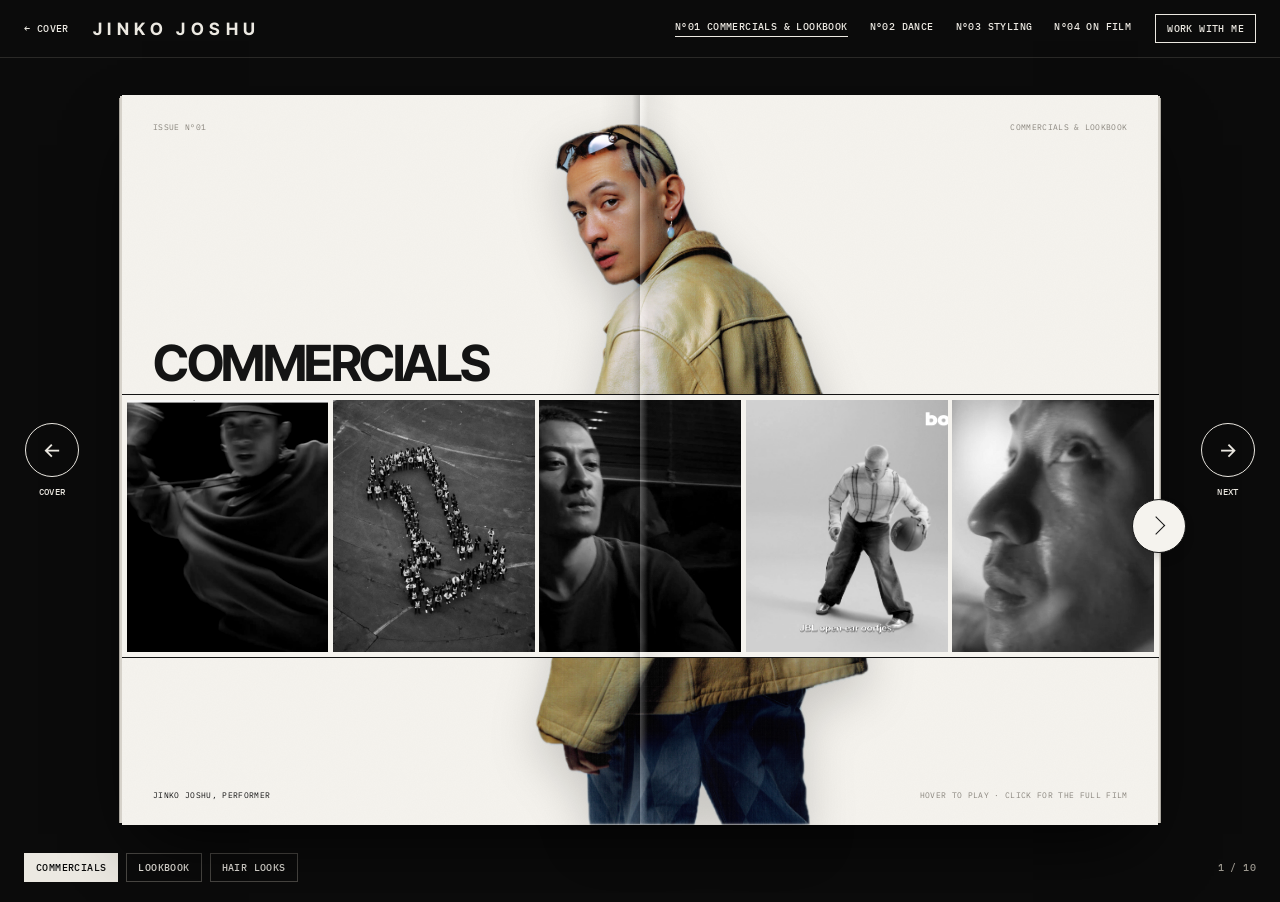
==== commit 25ed1f82: "Link-preview image: cover-style share card (1200x630) with absolute og:image Co-Authored-By: Claude " ====
--- a/site/commercials.html
+++ b/site/commercials.html
@@ -6,7 +6,14 @@
   <title>Commercials &amp; Lookbook — Jinko Joshu</title>
   <meta name="description" content="Commercials, campaigns and the lookbook of Jinko Joshu.">
   <meta property="og:title" content="Commercials &amp; Lookbook — Jinko Joshu">
-  <meta property="og:image" content="assets/img/jinko-portrait.jpg">
+  <meta property="og:description" content="Commercials, campaigns and the lookbook of Jinko Joshu.">
+  <meta property="og:type" content="website">
+  <meta property="og:url" content="https://jinkojoshu.eu/">
+  <meta property="og:image" content="https://jinkojoshu.eu/assets/share.jpg">
+  <meta property="og:image:width" content="1200">
+  <meta property="og:image:height" content="630">
+  <meta name="twitter:card" content="summary_large_image">
+  <meta name="twitter:image" content="https://jinkojoshu.eu/assets/share.jpg">
   <link rel="preconnect" href="https://fonts.googleapis.com">
   <link rel="preconnect" href="https://fonts.gstatic.com" crossorigin>
   <link href="https://fonts.googleapis.com/css2?family=Archivo:wdth,wght@62..125,800..900&family=Bodoni+Moda:ital,opsz,wght@0,6..96,400..700;1,6..96,400..700&family=Inter+Tight:ital,wght@0,400..700;1,400..600&family=IBM+Plex+Mono:wght@400;500&family=Noto+Sans+JP:wght@500&display=swap" rel="stylesheet">
@@ -45,31 +52,31 @@
 <div class="page page-r " id="lookbook"><div class="pg"><div class="pg-top"><span>Issue Nº01 · Lookbook</span><span>Lookbook</span></div><h2 class="pg-title">Lookbook</h2><p class="pg-deck">In front of the lens — campaigns, editorials and film.</p><figure class="ph ph-framed"><button class="ph-img" data-full="assets/img/nike-member-days-look.jpg" data-caption="Nº02 — Nike — Member Days"><img src="assets/img/nike-member-days-look-sm.jpg" srcset="assets/img/nike-member-days-look-sm.jpg 900w, assets/img/nike-member-days-look.jpg 2200w" sizes="(max-width: 760px) 100vw, 45vw" alt="Nike — Member Days" loading="lazy"></button><figcaption><i>Nº02</i> Nike — Member Days</figcaption></figure></div><span class="pno">04</span></div>
 </article>
 <article class="mag spread" id="s3" data-section="lookbook">
-<div class="page page-l "><div class="pg"><div class="pg-top"><span>Lookbook</span><span>Nº05</span></div><figure class="ph ph-framed"><button class="ph-img" data-full="assets/img/polaroid-03.jpg" data-caption="Nº05 — Polaroid"><img src="assets/img/polaroid-03-sm.jpg" srcset="assets/img/polaroid-03-sm.jpg 900w, assets/img/polaroid-03.jpg 2200w" sizes="(max-width: 760px) 100vw, 45vw" alt="Polaroid" loading="lazy"></button><figcaption><i>Nº05</i> Polaroid</figcaption></figure></div><span class="pno">05</span></div>
+<div class="page page-l "><div class="pg"><div class="pg-top"><span>Lookbook</span><span>Nº05</span></div><figure class="ph ph-framed"><button class="ph-img" data-full="assets/img/polaroid-03.jpg" data-caption="Nº05 — APL polaroid, photo by Kaj Lehner"><img src="assets/img/polaroid-03-sm.jpg" srcset="assets/img/polaroid-03-sm.jpg 900w, assets/img/polaroid-03.jpg 2200w" sizes="(max-width: 760px) 100vw, 45vw" alt="APL polaroid, photo by Kaj Lehner" loading="lazy"></button><figcaption><i>Nº05</i> APL polaroid, photo by Kaj Lehner</figcaption></figure></div><span class="pno">05</span></div>
 <div class="page page-r photo-page"><figure class="ph ph-bleed"><button class="ph-img" data-full="assets/img/adidas-lookbook.jpg" data-caption="Nº09 — Adidas — lookbook"><img src="assets/img/adidas-lookbook-sm.jpg" srcset="assets/img/adidas-lookbook-sm.jpg 900w, assets/img/adidas-lookbook.jpg 2200w" sizes="(max-width: 760px) 100vw, 45vw" alt="Adidas — lookbook" loading="lazy"></button><figcaption><i>Nº09</i> Adidas — lookbook</figcaption></figure><span class="pno">06</span></div>
 </article>
 <article class="mag spread" id="s4" data-section="lookbook">
 <div class="page page-l "><div class="pg"><div class="pg-top"><span>Lookbook</span><span>Nº08</span></div><figure class="ph ph-framed"><button class="ph-img" data-full="assets/img/bol-jbl-03.jpg" data-caption="Nº08 — bol × JBL — campaign"><img src="assets/img/bol-jbl-03-sm.jpg" srcset="assets/img/bol-jbl-03-sm.jpg 900w, assets/img/bol-jbl-03.jpg 2200w" sizes="(max-width: 760px) 100vw, 45vw" alt="bol × JBL — campaign" loading="lazy"></button><figcaption><i>Nº08</i> bol × JBL — campaign</figcaption></figure></div><span class="pno">07</span></div>
-<div class="page page-r photo-page"><figure class="ph ph-bleed"><button class="ph-img" data-full="assets/img/lookbook-new-02.jpg" data-caption="Nº23 — In motion"><img src="assets/img/lookbook-new-02-sm.jpg" srcset="assets/img/lookbook-new-02-sm.jpg 900w, assets/img/lookbook-new-02.jpg 2200w" sizes="(max-width: 760px) 100vw, 45vw" alt="In motion" loading="lazy"></button><figcaption><i>Nº23</i> In motion</figcaption></figure><span class="pno">08</span></div>
+<div class="page page-r photo-page"><figure class="ph ph-bleed"><button class="ph-img" data-full="assets/img/lookbook-new-02.jpg" data-caption="Nº23 — Shay program, photo by Pasqual Dominic"><img src="assets/img/lookbook-new-02-sm.jpg" srcset="assets/img/lookbook-new-02-sm.jpg 900w, assets/img/lookbook-new-02.jpg 2200w" sizes="(max-width: 760px) 100vw, 45vw" alt="Shay program, photo by Pasqual Dominic" loading="lazy"></button><figcaption><i>Nº23</i> Shay program, photo by <a href="https://www.pasqualdominic.com/" target="_blank" rel="noopener">Pasqual Dominic</a></figcaption></figure><span class="pno">08</span></div>
 </article>
 <article class="mag spread" id="s5" data-section="lookbook">
-<div class="page page-l "><div class="pg"><div class="pg-top"><span>Lookbook</span><span>Nº10</span></div><figure class="ph ph-framed"><button class="ph-img" data-full="assets/img/pasqual-shoot.jpg" data-caption="Nº10 — Shot with Pasqual"><img src="assets/img/pasqual-shoot-sm.jpg" srcset="assets/img/pasqual-shoot-sm.jpg 900w, assets/img/pasqual-shoot.jpg 2200w" sizes="(max-width: 760px) 100vw, 45vw" alt="Shot with Pasqual" loading="lazy"></button><figcaption><i>Nº10</i> Shot with Pasqual</figcaption></figure></div><span class="pno">09</span></div>
+<div class="page page-l "><div class="pg"><div class="pg-top"><span>Lookbook</span><span>Nº10</span></div><figure class="ph ph-framed"><button class="ph-img" data-full="assets/img/pasqual-shoot.jpg" data-caption="Nº10 — Shoot with Pasqual Dominic"><img src="assets/img/pasqual-shoot-sm.jpg" srcset="assets/img/pasqual-shoot-sm.jpg 900w, assets/img/pasqual-shoot.jpg 2200w" sizes="(max-width: 760px) 100vw, 45vw" alt="Shoot with Pasqual Dominic" loading="lazy"></button><figcaption><i>Nº10</i> Shoot with <a href="https://www.pasqualdominic.com/" target="_blank" rel="noopener">Pasqual Dominic</a></figcaption></figure></div><span class="pno">09</span></div>
 <div class="page page-r photo-page"><figure class="ph ph-bleed"><button class="ph-img" data-full="assets/img/editorial-01.jpg" data-caption="Nº11 — Editorial"><img src="assets/img/editorial-01-sm.jpg" srcset="assets/img/editorial-01-sm.jpg 900w, assets/img/editorial-01.jpg 2200w" sizes="(max-width: 760px) 100vw, 45vw" alt="Editorial" loading="lazy"></button><figcaption><i>Nº11</i> Editorial</figcaption></figure><span class="pno">10</span></div>
 </article>
 <article class="mag spread" id="s6" data-section="lookbook">
-<div class="page page-l "><div class="pg"><div class="pg-top"><span>Lookbook</span><span>Nº24</span></div><figure class="ph ph-framed"><button class="ph-img" data-full="assets/img/lookbook-new-03.jpg" data-caption="Nº24 — Editorial"><img src="assets/img/lookbook-new-03-sm.jpg" srcset="assets/img/lookbook-new-03-sm.jpg 900w, assets/img/lookbook-new-03.jpg 2200w" sizes="(max-width: 760px) 100vw, 45vw" alt="Editorial" loading="lazy"></button><figcaption><i>Nº24</i> Editorial</figcaption></figure></div><span class="pno">11</span></div>
-<div class="page page-r photo-page"><figure class="ph ph-bleed"><button class="ph-img" data-full="assets/img/lookbook-new-04.jpg" data-caption="Nº25 — Editorial"><img src="assets/img/lookbook-new-04-sm.jpg" srcset="assets/img/lookbook-new-04-sm.jpg 900w, assets/img/lookbook-new-04.jpg 2200w" sizes="(max-width: 760px) 100vw, 45vw" alt="Editorial" loading="lazy"></button><figcaption><i>Nº25</i> Editorial</figcaption></figure><span class="pno">12</span></div>
+<div class="page page-l "><div class="pg"><div class="pg-top"><span>Lookbook</span><span>Nº24</span></div><figure class="ph ph-framed"><button class="ph-img" data-full="assets/img/lookbook-new-03.jpg" data-caption="Nº24 — Editorial, shot by Megan Jane"><img src="assets/img/lookbook-new-03-sm.jpg" srcset="assets/img/lookbook-new-03-sm.jpg 900w, assets/img/lookbook-new-03.jpg 2200w" sizes="(max-width: 760px) 100vw, 45vw" alt="Editorial, shot by Megan Jane" loading="lazy"></button><figcaption><i>Nº24</i> Editorial, shot by Megan Jane</figcaption></figure></div><span class="pno">11</span></div>
+<div class="page page-r photo-page"><figure class="ph ph-bleed"><button class="ph-img" data-full="assets/img/lookbook-new-04.jpg" data-caption="Nº25 — Editorial, shot by Megan Jane"><img src="assets/img/lookbook-new-04-sm.jpg" srcset="assets/img/lookbook-new-04-sm.jpg 900w, assets/img/lookbook-new-04.jpg 2200w" sizes="(max-width: 760px) 100vw, 45vw" alt="Editorial, shot by Megan Jane" loading="lazy"></button><figcaption><i>Nº25</i> Editorial, shot by Megan Jane</figcaption></figure><span class="pno">12</span></div>
 </article>
 <article class="mag spread" id="s7" data-section="lookbook">
-<div class="page page-l "><div class="pg"><div class="pg-top"><span>Lookbook</span><span>Nº26</span></div><figure class="ph ph-framed"><button class="ph-img" data-full="assets/img/lookbook-new-05.jpg" data-caption="Nº26 — Portrait"><img src="assets/img/lookbook-new-05-sm.jpg" srcset="assets/img/lookbook-new-05-sm.jpg 900w, assets/img/lookbook-new-05.jpg 2200w" sizes="(max-width: 760px) 100vw, 45vw" alt="Portrait" loading="lazy"></button><figcaption><i>Nº26</i> Portrait</figcaption></figure></div><span class="pno">13</span></div>
+<div class="page page-l "><div class="pg"><div class="pg-top"><span>Lookbook</span><span>Nº26</span></div><figure class="ph ph-framed"><button class="ph-img" data-full="assets/img/lookbook-new-05.jpg" data-caption="Nº26 — Portrait by Brandon Broodje"><img src="assets/img/lookbook-new-05-sm.jpg" srcset="assets/img/lookbook-new-05-sm.jpg 900w, assets/img/lookbook-new-05.jpg 2200w" sizes="(max-width: 760px) 100vw, 45vw" alt="Portrait by Brandon Broodje" loading="lazy"></button><figcaption><i>Nº26</i> Portrait by Brandon Broodje</figcaption></figure></div><span class="pno">13</span></div>
 <div class="page page-r photo-page"><figure class="ph ph-bleed"><button class="ph-img" data-full="assets/img/film-2025-02.jpg" data-caption="Nº15 — On film, 2025"><img src="assets/img/film-2025-02-sm.jpg" srcset="assets/img/film-2025-02-sm.jpg 900w, assets/img/film-2025-02.jpg 2200w" sizes="(max-width: 760px) 100vw, 45vw" alt="On film, 2025" loading="lazy"></button><figcaption><i>Nº15</i> On film, 2025</figcaption></figure><span class="pno">14</span></div>
 </article>
 <article class="mag spread" id="s8" data-section="lookbook">
 <div class="page page-l "><div class="pg"><div class="pg-top"><span>Lookbook</span><span>Nº22</span></div><figure class="ph ph-framed"><button class="ph-img" data-full="assets/img/lookbook-new-01.jpg" data-caption="Nº22 — Lucid Dreaming — on set"><img src="assets/img/lookbook-new-01-sm.jpg" srcset="assets/img/lookbook-new-01-sm.jpg 900w, assets/img/lookbook-new-01.jpg 2200w" sizes="(max-width: 760px) 100vw, 45vw" alt="Lucid Dreaming — on set" loading="lazy"></button><figcaption><i>Nº22</i> Lucid Dreaming — on set</figcaption></figure></div><span class="pno">15</span></div>
-<div class="page page-r photo-page"><figure class="ph ph-bleed"><button class="ph-img" data-full="assets/img/lookbook-new-06.jpg" data-caption="Nº27 — Portrait"><img src="assets/img/lookbook-new-06-sm.jpg" srcset="assets/img/lookbook-new-06-sm.jpg 900w, assets/img/lookbook-new-06.jpg 2200w" sizes="(max-width: 760px) 100vw, 45vw" alt="Portrait" loading="lazy"></button><figcaption><i>Nº27</i> Portrait</figcaption></figure><span class="pno">16</span></div>
+<div class="page page-r photo-page"><figure class="ph ph-bleed"><button class="ph-img" data-full="assets/img/lookbook-new-06.jpg" data-caption="Nº27 — Portrait for Levi’s"><img src="assets/img/lookbook-new-06-sm.jpg" srcset="assets/img/lookbook-new-06-sm.jpg 900w, assets/img/lookbook-new-06.jpg 2200w" sizes="(max-width: 760px) 100vw, 45vw" alt="Portrait for Levi’s" loading="lazy"></button><figcaption><i>Nº27</i> Portrait for Levi’s</figcaption></figure><span class="pno">16</span></div>
 </article>
 <article class="mag spread" id="s9" data-section="lookbook">
-<div class="page page-l "><div class="pg"><div class="pg-top"><span>Lookbook</span><span>Nº28</span></div><figure class="ph ph-framed"><button class="ph-img" data-full="assets/img/lookbook-new-07.jpg" data-caption="Nº28 — In motion"><img src="assets/img/lookbook-new-07-sm.jpg" srcset="assets/img/lookbook-new-07-sm.jpg 900w, assets/img/lookbook-new-07.jpg 2200w" sizes="(max-width: 760px) 100vw, 45vw" alt="In motion" loading="lazy"></button><figcaption><i>Nº28</i> In motion</figcaption></figure></div><span class="pno">17</span></div>
+<div class="page page-l "><div class="pg"><div class="pg-top"><span>Lookbook</span><span>Nº28</span></div><figure class="ph ph-framed"><button class="ph-img" data-full="assets/img/lookbook-new-07.jpg" data-caption="Nº28 — In motion, shot by Veerle Haan"><img src="assets/img/lookbook-new-07-sm.jpg" srcset="assets/img/lookbook-new-07-sm.jpg 900w, assets/img/lookbook-new-07.jpg 2200w" sizes="(max-width: 760px) 100vw, 45vw" alt="In motion, shot by Veerle Haan" loading="lazy"></button><figcaption><i>Nº28</i> In motion, shot by Veerle Haan</figcaption></figure></div><span class="pno">17</span></div>
 <div class="page page-r "><div class="pg"><div class="pg-top"><span>Lookbook</span><span>Nº21</span></div><figure class="ph ph-framed"><button class="ph-img" data-full="assets/img/lucid-dreaming-group.jpg" data-caption="Nº21 — Lucid Dreaming — the cast"><img src="assets/img/lucid-dreaming-group-sm.jpg" srcset="assets/img/lucid-dreaming-group-sm.jpg 900w, assets/img/lucid-dreaming-group.jpg 2200w" sizes="(max-width: 760px) 100vw, 45vw" alt="Lucid Dreaming — the cast" loading="lazy"></button><figcaption><i>Nº21</i> Lucid Dreaming — the cast</figcaption></figure></div><span class="pno">18</span></div>
 </article>
 <article class="mag spread" id="s10" data-section="hair">
@@ -78,6 +85,7 @@
   <div class="contact-links">
     <a href="mailto:info@jinkojoshu.com">info@jinkojoshu.com</a>
     <a href="https://www.instagram.com/jinkojoshu/" target="_blank" rel="noopener">Instagram — @jinkojoshu</a>
+    <span class="rep">Represented by <a href="https://www.aplmodels.com/men" target="_blank" rel="noopener">APL</a> · <a href="https://themovers.amsterdam/" target="_blank" rel="noopener">The Movers</a></span>
     <span class="jp">ジンコ・ジョシュ</span>
   </div>
 </div><a class="band band-link" href="mailto:info@jinkojoshu.com"><h2 class="giant " aria-label="Work with me"><span>Work</span><span>with me</span></h2></a><span class="pno">20</span></div>
--- a/site/styles.css
+++ b/site/styles.css
@@ -495,3 +495,28 @@
 @media (prefers-reduced-motion: reduce) {
   html { scroll-behavior: auto; }
 }
+
+/* cover: contact + representation */
+.cover-contact { position: absolute; top: calc(5cqw + max(9px, 1.6cqw) + 1.6cqw); left: 6cqw; z-index: 2; font-family: var(--sans); font-size: max(9px, 1.6cqw); letter-spacing: var(--label-track); text-transform: uppercase; text-decoration: none; border-bottom: 1px solid currentColor; padding-bottom: 2px; }
+.cover-contact:hover, .cover-contact:focus-visible { color: var(--accent); }
+.desk-foot .rep { color: var(--muted); }
+.desk-foot .rep a { color: var(--ink-on-dark, inherit); }
+.desk-foot a:first-child { margin-right: 0; }
+.desk-foot .rep { margin-right: auto; }
+.contact-links .rep { font-family: var(--sans); font-size: max(10px, 1.7cqw); letter-spacing: var(--label-track); text-transform: uppercase; color: #9C988F; }
+.contact-links .rep a { color: inherit; text-decoration: underline; text-underline-offset: 3px; }
+
+/* project credits (film crew) */
+.credits { margin: 2.4cqw 0 2cqw; display: grid; grid-template-columns: 1fr 1fr; gap: .9cqw 3cqw; font-size: max(9px, 1.55cqw); line-height: 1.35; }
+.credits div { display: flex; flex-direction: column; }
+.credits .cast { grid-column: 1 / -1; }
+.credits dt { font-family: var(--sans); font-size: max(7px, 1.2cqw); letter-spacing: var(--label-track); text-transform: uppercase; color: var(--muted); }
+.credits dd { margin: 0; }
+
+/* Ghetto Funk crew */
+.gf-crew { display: flex; flex-direction: column; gap: .8cqw; }
+.gf-crew p { margin: 0; font-size: max(10px, 1.9cqw); line-height: 1.35; }
+.gf-crew span { display: block; font-family: var(--sans); font-size: max(7px, 1.3cqw); letter-spacing: var(--label-track); text-transform: uppercase; color: var(--muted); }
+
+/* photo credits that link */
+.ph figcaption a { color: inherit; text-decoration: underline; text-decoration-thickness: 1px; text-underline-offset: 3px; }
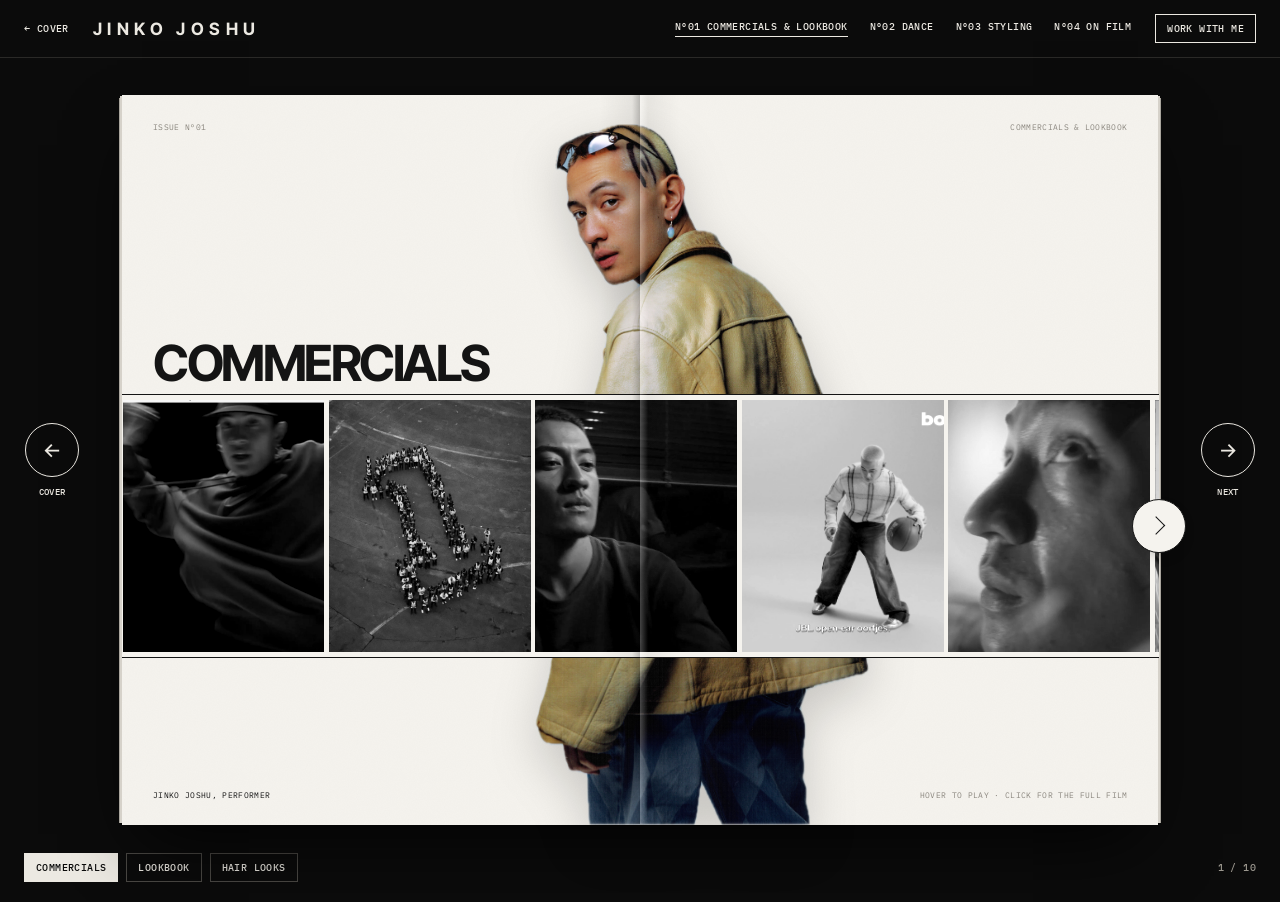
==== commit 1aea8ed2: "Globe links open the film directly (?film=wemby / samsung / lucid) Co-Authored-By: Claude Opus 5.5 <" ====
--- a/site/commercials.html
+++ b/site/commercials.html
@@ -40,7 +40,7 @@
   <h2 class="art-head">Commercials</h2>
   <img class="art-figure" src="assets/mag/commercials-cutout-2.png" alt="Jinko Joshu, mid-movement">
   <div class="strip-wrap">
-    <div class="strip" data-group="commercials" aria-label="Commercials: hover to preview, click to watch"><button class="strip-cell" data-video="assets/video/nike-member-days-dc-alt.mp4" data-note="Production: Youthclub · Edit &amp; direction: Camille Boumans · Movement direction: Lars Bothe, assisted by Leonarda Lovrkovic · Styling: Lissa Brandon · MUA: Kato Fierkens" data-caption="Nike — Member Days · 2023"><img src="assets/thumbs/nike.jpg" alt="" loading="lazy"><video data-preview="assets/video/clip-nike-member-days-4x5.mp4" muted loop playsinline preload="none"></video><span class="strip-logo"><img class="strip-logo-img" src="assets/logos/nike.png" alt="nike"></span><span class="strip-cap"><b>01</b> Nike · Member Days · 2023</span></button><button class="strip-cell" data-vimeo="1175554062" data-vertical="1" data-note="Booked by I Could Never Be A Dancer as part of the main cast for Nike Basketball — together we created a dance-basketball film for Victor Wembanyama." data-caption="Nike × Wemby — Basketball · 2025"><img src="assets/thumbs/wemby.jpg" alt="" loading="lazy"><span class="strip-logo"><img class="strip-logo-img" src="assets/logos/nike.png" alt="nike"></span><span class="strip-cap"><b>02</b> Nike × Wemby · Basketball · 2025</span></button><button class="strip-cell" data-video="assets/video/samsung.mp4" data-caption="Samsung — Galaxy Z Flip6 · global campaign"><img src="assets/thumbs/samsung.jpg" alt="" loading="lazy" style="object-position:50% 40%"><video data-preview="assets/video/samsung.mp4" muted loop playsinline preload="none" style="object-position:50% 40%"></video><span class="strip-logo"><img class="strip-logo-img" src="assets/logos/samsung.png" alt="samsung"></span><span class="strip-cap"><b>03</b> Samsung · Galaxy Z Flip6 · global campaign</span></button><button class="strip-cell" data-video="assets/video/bol-x-jbl.mp4" data-caption="bol × JBL — Sport Offsite · 2026"><img src="assets/thumbs/boljbl.jpg" alt="" loading="lazy"><video data-preview="assets/video/bol-x-jbl.mp4" muted loop playsinline preload="none"></video><span class="strip-logo"><img class="strip-logo-img" src="assets/logos/bol.png" alt="bol"><img class="strip-logo-img" src="assets/logos/jbl.png" alt="jbl"></span><span class="strip-cap"><b>04</b> bol × JBL · Sport Offsite · 2026</span></button><button class="strip-cell" data-video="assets/video/lavish.mp4" data-caption="Lavish — Commercial · 2025"><img src="assets/thumbs/lavish.jpg" alt="" loading="lazy" style="object-position:38% 50%"><video data-preview="assets/video/clip-lavish.mp4" muted loop playsinline preload="none" style="object-position:38% 50%"></video><span class="strip-logo"><img class="strip-logo-img" src="assets/logos/lavish.png" alt="lavish"></span><span class="strip-cap"><b>05</b> Lavish · Commercial · 2025</span></button><button class="strip-cell" data-video="assets/video/philips.mp4" data-caption="Philips — Commercial · 2025"><img src="assets/thumbs/philips.jpg" alt="" loading="lazy" style="object-position:50% 100%"><video data-preview="assets/video/philips.mp4" muted loop playsinline preload="none" style="object-position:50% 100%"></video><span class="strip-logo"><img class="strip-logo-img" src="assets/logos/philips.png" alt="philips"></span><span class="strip-cap"><b>06</b> Philips · Commercial · 2025</span></button><button class="strip-cell" data-video="assets/video/taf-2025.mp4" data-caption="Foot Athletes — Commercial · 2025"><img src="assets/thumbs/taf.jpg" alt="" loading="lazy" style="object-position:45% 40%"><video data-preview="assets/video/taf-2025.mp4" muted loop playsinline preload="none" style="object-position:45% 40%"></video><span class="strip-logo"><img class="strip-logo-img" src="assets/logos/footathletes.png" alt="footathletes"></span><span class="strip-cap"><b>07</b> Foot Athletes · Commercial · 2025</span></button><button class="strip-cell" data-video="assets/video/lucid-dreaming-trailer.mp4" data-caption="Lucid Dreaming — Trailer · 2023"><img src="assets/thumbs/lucid.jpg" alt="" loading="lazy" style="object-position:41% 50%"><video data-preview="assets/video/lucid-dreaming-trailer.mp4" muted loop playsinline preload="none" style="object-position:41% 50%"></video><span class="strip-logo">Lucid Dreaming</span><span class="strip-cap"><b>08</b> Lucid Dreaming · Trailer · 2023</span></button><button class="strip-cell" data-video="assets/video/nike-bts.mp4" data-caption="Nike — Behind the scenes · male model"><img src="assets/thumbs/nikebts.jpg" alt="" loading="lazy" style="object-position:50% 30%"><video data-preview="assets/video/nike-bts.mp4" muted loop playsinline preload="none" style="object-position:50% 30%"></video><span class="strip-logo"><img class="strip-logo-img" src="assets/logos/nike.png" alt="nike"></span><span class="strip-cap"><b>09</b> Nike · Behind the scenes · male model</span></button></div>
+    <div class="strip" data-group="commercials" aria-label="Commercials: hover to preview, click to watch"><button class="strip-cell" data-film="nike" data-video="assets/video/nike-member-days-dc-alt.mp4" data-note="Production: Youthclub · Edit &amp; direction: Camille Boumans · Movement direction: Lars Bothe, assisted by Leonarda Lovrkovic · Styling: Lissa Brandon · MUA: Kato Fierkens" data-caption="Nike — Member Days · 2023"><img src="assets/thumbs/nike.jpg" alt="" loading="lazy"><video data-preview="assets/video/clip-nike-member-days-4x5.mp4" muted loop playsinline preload="none"></video><span class="strip-logo"><img class="strip-logo-img" src="assets/logos/nike.png" alt="nike"></span><span class="strip-cap"><b>01</b> Nike · Member Days · 2023</span></button><button class="strip-cell" data-film="wemby" data-vimeo="1175554062" data-vertical="1" data-note="Booked by I Could Never Be A Dancer as part of the main cast for Nike Basketball — together we created a dance-basketball film for Victor Wembanyama." data-caption="Nike × Wemby — Basketball · 2025"><img src="assets/thumbs/wemby.jpg" alt="" loading="lazy"><span class="strip-logo"><img class="strip-logo-img" src="assets/logos/nike.png" alt="nike"></span><span class="strip-cap"><b>02</b> Nike × Wemby · Basketball · 2025</span></button><button class="strip-cell" data-film="samsung" data-video="assets/video/samsung.mp4" data-caption="Samsung — Galaxy Z Flip6 · global campaign"><img src="assets/thumbs/samsung.jpg" alt="" loading="lazy" style="object-position:50% 40%"><video data-preview="assets/video/samsung.mp4" muted loop playsinline preload="none" style="object-position:50% 40%"></video><span class="strip-logo"><img class="strip-logo-img" src="assets/logos/samsung.png" alt="samsung"></span><span class="strip-cap"><b>03</b> Samsung · Galaxy Z Flip6 · global campaign</span></button><button class="strip-cell" data-film="boljbl" data-video="assets/video/bol-x-jbl.mp4" data-caption="bol × JBL — Sport Offsite · 2026"><img src="assets/thumbs/boljbl.jpg" alt="" loading="lazy"><video data-preview="assets/video/bol-x-jbl.mp4" muted loop playsinline preload="none"></video><span class="strip-logo"><img class="strip-logo-img" src="assets/logos/bol.png" alt="bol"><img class="strip-logo-img" src="assets/logos/jbl.png" alt="jbl"></span><span class="strip-cap"><b>04</b> bol × JBL · Sport Offsite · 2026</span></button><button class="strip-cell" data-film="lavish" data-video="assets/video/lavish.mp4" data-caption="Lavish — Commercial · 2025"><img src="assets/thumbs/lavish.jpg" alt="" loading="lazy" style="object-position:38% 50%"><video data-preview="assets/video/clip-lavish.mp4" muted loop playsinline preload="none" style="object-position:38% 50%"></video><span class="strip-logo"><img class="strip-logo-img" src="assets/logos/lavish.png" alt="lavish"></span><span class="strip-cap"><b>05</b> Lavish · Commercial · 2025</span></button><button class="strip-cell" data-film="philips" data-video="assets/video/philips.mp4" data-caption="Philips — Commercial · 2025"><img src="assets/thumbs/philips.jpg" alt="" loading="lazy" style="object-position:50% 100%"><video data-preview="assets/video/philips.mp4" muted loop playsinline preload="none" style="object-position:50% 100%"></video><span class="strip-logo"><img class="strip-logo-img" src="assets/logos/philips.png" alt="philips"></span><span class="strip-cap"><b>06</b> Philips · Commercial · 2025</span></button><button class="strip-cell" data-film="taf" data-video="assets/video/taf-2025.mp4" data-caption="Foot Athletes — Commercial · 2025"><img src="assets/thumbs/taf.jpg" alt="" loading="lazy" style="object-position:45% 40%"><video data-preview="assets/video/taf-2025.mp4" muted loop playsinline preload="none" style="object-position:45% 40%"></video><span class="strip-logo"><img class="strip-logo-img" src="assets/logos/footathletes.png" alt="footathletes"></span><span class="strip-cap"><b>07</b> Foot Athletes · Commercial · 2025</span></button><button class="strip-cell" data-film="lucid" data-video="assets/video/lucid-dreaming-trailer.mp4" data-caption="Lucid Dreaming — Trailer · 2023"><img src="assets/thumbs/lucid.jpg" alt="" loading="lazy" style="object-position:41% 50%"><video data-preview="assets/video/lucid-dreaming-trailer.mp4" muted loop playsinline preload="none" style="object-position:41% 50%"></video><span class="strip-logo">Lucid Dreaming</span><span class="strip-cap"><b>08</b> Lucid Dreaming · Trailer · 2023</span></button><button class="strip-cell" data-film="nikebts" data-video="assets/video/nike-bts.mp4" data-caption="Nike — Behind the scenes · male model"><img src="assets/thumbs/nikebts.jpg" alt="" loading="lazy" style="object-position:50% 30%"><video data-preview="assets/video/nike-bts.mp4" muted loop playsinline preload="none" style="object-position:50% 30%"></video><span class="strip-logo"><img class="strip-logo-img" src="assets/logos/nike.png" alt="nike"></span><span class="strip-cap"><b>09</b> Nike · Behind the scenes · male model</span></button></div>
     <button class="strip-more" aria-label="More commercials"><span class="arrow-mark" aria-hidden="true"></span></button>
   </div>
   <span class="art-foot">Jinko Joshu, performer</span><span class="art-foot r">Hover to play · click for the full film</span>
--- a/site/styles.css
+++ b/site/styles.css
@@ -520,3 +520,19 @@
 
 /* photo credits that link */
 .ph figcaption a { color: inherit; text-decoration: underline; text-decoration-thickness: 1px; text-underline-offset: 3px; }
+
+/* zoomable photos in the viewer */
+.lb-body { overflow: hidden; }
+.lb-body img.zoomable { touch-action: none; cursor: zoom-in; user-select: none; -webkit-user-drag: none; will-change: transform; }
+.lb-body img.zoomable.zoomed { cursor: grab; }
+
+/* globe zoom buttons: drawn with lines, no symbols */
+.globe-zoom { position: absolute; right: 5cqw; bottom: 4.4cqw; display: flex; flex-direction: column; border: var(--rule); background: var(--sheet); z-index: 1; }
+.globe-zoom button { position: relative; width: max(34px, 5.4cqw); aspect-ratio: 1; cursor: pointer; }
+.globe-zoom button + button { border-top: var(--rule); }
+.globe-zoom button::before, .globe-zoom button[data-zoom="in"]::after { content: ""; position: absolute; left: 50%; top: 50%; width: 38%; height: 1.5px; background: var(--ink); transform: translate(-50%, -50%); }
+.globe-zoom button[data-zoom="in"]::after { transform: translate(-50%, -50%) rotate(90deg); }
+.globe-zoom button:hover, .globe-zoom button:focus-visible { background: var(--ink); }
+.globe-zoom button:hover::before, .globe-zoom button:hover::after, .globe-zoom button:focus-visible::before, .globe-zoom button:focus-visible::after { background: var(--sheet); }
+.globe-zoom button:disabled { opacity: .3; cursor: default; background: none; }
+.globe-zoom button:disabled::before, .globe-zoom button:disabled::after { background: var(--ink); }
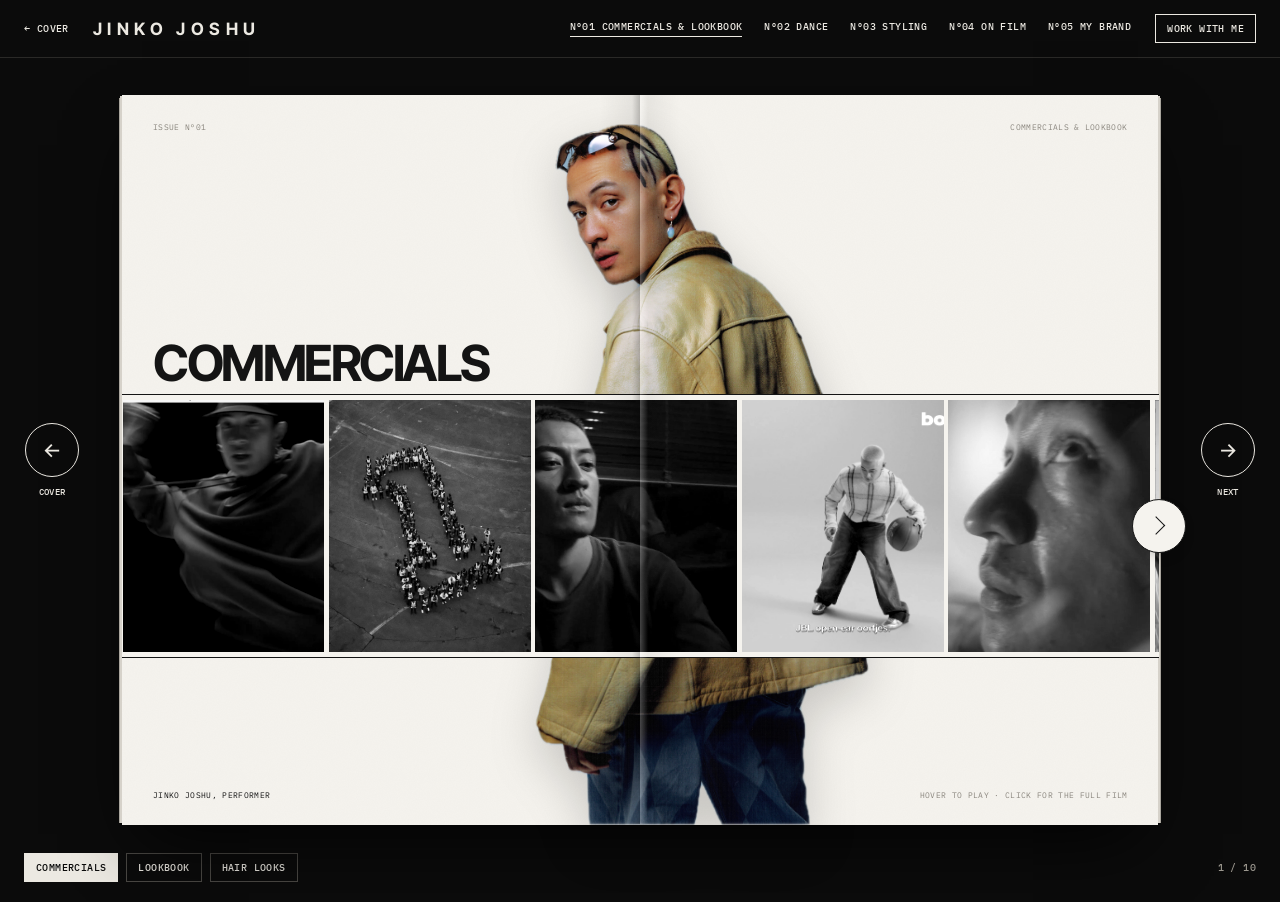
==== commit bec4a248: "Feedback round: Nanjing, Sziget Budapest, Elevate the Future Bandung, Colbe commercial, Collectief M" ====
--- a/site/commercials.html
+++ b/site/commercials.html
@@ -24,7 +24,7 @@
 <header class="topbar">
   <a class="tb-home" href="index.html">← Cover</a>
   <a class="tb-name" href="index.html">Jinko Joshu</a>
-  <nav class="tb-nav" aria-label="Issues"><a href="commercials.html" aria-current="page">Nº01 Commercials &amp; Lookbook</a><a href="dance.html">Nº02 Dance</a><a href="styling.html">Nº03 Styling</a><a href="photography.html">Nº04 On film</a></nav>
+  <nav class="tb-nav" aria-label="Issues"><a href="commercials.html" aria-current="page">Nº01 Commercials &amp; Lookbook</a><a href="dance.html">Nº02 Dance</a><a href="styling.html">Nº03 Styling</a><a href="photography.html">Nº04 On film</a><a href="akyna.html">Nº05 My brand</a></nav>
   <a class="tb-mail" href="mailto:info@jinkojoshu.com">Work with me</a>
 </header>
 
@@ -40,14 +40,14 @@
   <h2 class="art-head">Commercials</h2>
   <img class="art-figure" src="assets/mag/commercials-cutout-2.png" alt="Jinko Joshu, mid-movement">
   <div class="strip-wrap">
-    <div class="strip" data-group="commercials" aria-label="Commercials: hover to preview, click to watch"><button class="strip-cell" data-film="nike" data-video="assets/video/nike-member-days-dc-alt.mp4" data-note="Production: Youthclub · Edit &amp; direction: Camille Boumans · Movement direction: Lars Bothe, assisted by Leonarda Lovrkovic · Styling: Lissa Brandon · MUA: Kato Fierkens" data-caption="Nike — Member Days · 2023"><img src="assets/thumbs/nike.jpg" alt="" loading="lazy"><video data-preview="assets/video/clip-nike-member-days-4x5.mp4" muted loop playsinline preload="none"></video><span class="strip-logo"><img class="strip-logo-img" src="assets/logos/nike.png" alt="nike"></span><span class="strip-cap"><b>01</b> Nike · Member Days · 2023</span></button><button class="strip-cell" data-film="wemby" data-vimeo="1175554062" data-vertical="1" data-note="Booked by I Could Never Be A Dancer as part of the main cast for Nike Basketball — together we created a dance-basketball film for Victor Wembanyama." data-caption="Nike × Wemby — Basketball · 2025"><img src="assets/thumbs/wemby.jpg" alt="" loading="lazy"><span class="strip-logo"><img class="strip-logo-img" src="assets/logos/nike.png" alt="nike"></span><span class="strip-cap"><b>02</b> Nike × Wemby · Basketball · 2025</span></button><button class="strip-cell" data-film="samsung" data-video="assets/video/samsung.mp4" data-caption="Samsung — Galaxy Z Flip6 · global campaign"><img src="assets/thumbs/samsung.jpg" alt="" loading="lazy" style="object-position:50% 40%"><video data-preview="assets/video/samsung.mp4" muted loop playsinline preload="none" style="object-position:50% 40%"></video><span class="strip-logo"><img class="strip-logo-img" src="assets/logos/samsung.png" alt="samsung"></span><span class="strip-cap"><b>03</b> Samsung · Galaxy Z Flip6 · global campaign</span></button><button class="strip-cell" data-film="boljbl" data-video="assets/video/bol-x-jbl.mp4" data-caption="bol × JBL — Sport Offsite · 2026"><img src="assets/thumbs/boljbl.jpg" alt="" loading="lazy"><video data-preview="assets/video/bol-x-jbl.mp4" muted loop playsinline preload="none"></video><span class="strip-logo"><img class="strip-logo-img" src="assets/logos/bol.png" alt="bol"><img class="strip-logo-img" src="assets/logos/jbl.png" alt="jbl"></span><span class="strip-cap"><b>04</b> bol × JBL · Sport Offsite · 2026</span></button><button class="strip-cell" data-film="lavish" data-video="assets/video/lavish.mp4" data-caption="Lavish — Commercial · 2025"><img src="assets/thumbs/lavish.jpg" alt="" loading="lazy" style="object-position:38% 50%"><video data-preview="assets/video/clip-lavish.mp4" muted loop playsinline preload="none" style="object-position:38% 50%"></video><span class="strip-logo"><img class="strip-logo-img" src="assets/logos/lavish.png" alt="lavish"></span><span class="strip-cap"><b>05</b> Lavish · Commercial · 2025</span></button><button class="strip-cell" data-film="philips" data-video="assets/video/philips.mp4" data-caption="Philips — Commercial · 2025"><img src="assets/thumbs/philips.jpg" alt="" loading="lazy" style="object-position:50% 100%"><video data-preview="assets/video/philips.mp4" muted loop playsinline preload="none" style="object-position:50% 100%"></video><span class="strip-logo"><img class="strip-logo-img" src="assets/logos/philips.png" alt="philips"></span><span class="strip-cap"><b>06</b> Philips · Commercial · 2025</span></button><button class="strip-cell" data-film="taf" data-video="assets/video/taf-2025.mp4" data-caption="Foot Athletes — Commercial · 2025"><img src="assets/thumbs/taf.jpg" alt="" loading="lazy" style="object-position:45% 40%"><video data-preview="assets/video/taf-2025.mp4" muted loop playsinline preload="none" style="object-position:45% 40%"></video><span class="strip-logo"><img class="strip-logo-img" src="assets/logos/footathletes.png" alt="footathletes"></span><span class="strip-cap"><b>07</b> Foot Athletes · Commercial · 2025</span></button><button class="strip-cell" data-film="lucid" data-video="assets/video/lucid-dreaming-trailer.mp4" data-caption="Lucid Dreaming — Trailer · 2023"><img src="assets/thumbs/lucid.jpg" alt="" loading="lazy" style="object-position:41% 50%"><video data-preview="assets/video/lucid-dreaming-trailer.mp4" muted loop playsinline preload="none" style="object-position:41% 50%"></video><span class="strip-logo">Lucid Dreaming</span><span class="strip-cap"><b>08</b> Lucid Dreaming · Trailer · 2023</span></button><button class="strip-cell" data-film="nikebts" data-video="assets/video/nike-bts.mp4" data-caption="Nike — Behind the scenes · male model"><img src="assets/thumbs/nikebts.jpg" alt="" loading="lazy" style="object-position:50% 30%"><video data-preview="assets/video/nike-bts.mp4" muted loop playsinline preload="none" style="object-position:50% 30%"></video><span class="strip-logo"><img class="strip-logo-img" src="assets/logos/nike.png" alt="nike"></span><span class="strip-cap"><b>09</b> Nike · Behind the scenes · male model</span></button></div>
+    <div class="strip" data-group="commercials" aria-label="Commercials: hover to preview, click to watch"><button class="strip-cell" data-film="nike" data-video="assets/video/nike-member-days-dc-alt.mp4" data-note="Production: Youthclub · Edit &amp; direction: Camille Boumans · Movement direction: Lars Bothe, assisted by Leonarda Lovrkovic · Styling: Lissa Brandon · MUA: Kato Fierkens" data-caption="Nike — Member Days · 2023"><img src="assets/thumbs/nike.jpg" alt="" loading="lazy"><video data-preview="assets/video/clip-nike-member-days-4x5.mp4" muted loop playsinline preload="none"></video><span class="strip-logo"><img class="strip-logo-img" src="assets/logos/nike.png" alt="nike"></span><span class="strip-cap"><b>01</b> Nike · Member Days · 2023</span></button><button class="strip-cell" data-film="wemby" data-vimeo="1175554062" data-vertical="1" data-note="Booked by I Could Never Be A Dancer as part of the main cast for Nike Basketball — together we created a dance-basketball film for Victor Wembanyama." data-caption="Nike × Wemby — Basketball · 2025"><img src="assets/thumbs/wemby.jpg" alt="" loading="lazy"><span class="strip-logo"><img class="strip-logo-img" src="assets/logos/nike.png" alt="nike"></span><span class="strip-cap"><b>02</b> Nike × Wemby · Basketball · 2025</span></button><button class="strip-cell" data-film="samsung" data-video="assets/video/samsung.mp4" data-caption="Samsung — Galaxy Z Flip6 · global campaign"><img src="assets/thumbs/samsung.jpg" alt="" loading="lazy" style="object-position:50% 40%"><video data-preview="assets/video/samsung.mp4" muted loop playsinline preload="none" style="object-position:50% 40%"></video><span class="strip-logo"><img class="strip-logo-img" src="assets/logos/samsung.png" alt="samsung"></span><span class="strip-cap"><b>03</b> Samsung · Galaxy Z Flip6 · global campaign</span></button><button class="strip-cell" data-film="boljbl" data-video="assets/video/bol-x-jbl.mp4" data-caption="bol × JBL — Sport Offsite · 2026"><img src="assets/thumbs/boljbl.jpg" alt="" loading="lazy"><video data-preview="assets/video/bol-x-jbl.mp4" muted loop playsinline preload="none"></video><span class="strip-logo"><img class="strip-logo-img" src="assets/logos/bol.png" alt="bol"><img class="strip-logo-img" src="assets/logos/jbl.png" alt="jbl"></span><span class="strip-cap"><b>04</b> bol × JBL · Sport Offsite · 2026</span></button><button class="strip-cell" data-film="lavish" data-video="assets/video/lavish.mp4" data-caption="Lavish — Commercial · 2025"><img src="assets/thumbs/lavish.jpg" alt="" loading="lazy" style="object-position:38% 50%"><video data-preview="assets/video/clip-lavish.mp4" muted loop playsinline preload="none" style="object-position:38% 50%"></video><span class="strip-logo"><img class="strip-logo-img" src="assets/logos/lavish.png" alt="lavish"></span><span class="strip-cap"><b>05</b> Lavish · Commercial · 2025</span></button><button class="strip-cell" data-film="philips" data-video="assets/video/philips.mp4" data-caption="Philips — Commercial · 2025"><img src="assets/thumbs/philips.jpg" alt="" loading="lazy" style="object-position:50% 100%"><video data-preview="assets/video/philips.mp4" muted loop playsinline preload="none" style="object-position:50% 100%"></video><span class="strip-logo"><img class="strip-logo-img" src="assets/logos/philips.png" alt="philips"></span><span class="strip-cap"><b>06</b> Philips · Commercial · 2025</span></button><button class="strip-cell" data-film="taf" data-video="assets/video/taf-2025.mp4" data-caption="Foot Athletes — Commercial · 2025"><img src="assets/thumbs/taf.jpg" alt="" loading="lazy" style="object-position:45% 40%"><video data-preview="assets/video/taf-2025.mp4" muted loop playsinline preload="none" style="object-position:45% 40%"></video><span class="strip-logo"><img class="strip-logo-img" src="assets/logos/footathletes.png" alt="footathletes"></span><span class="strip-cap"><b>07</b> Foot Athletes · Commercial · 2025</span></button><button class="strip-cell" data-film="lucid" data-video="assets/video/lucid-dreaming-trailer.mp4" data-caption="Lucid Dreaming — Trailer · 2023"><img src="assets/thumbs/lucid.jpg" alt="" loading="lazy" style="object-position:41% 50%"><video data-preview="assets/video/lucid-dreaming-trailer.mp4" muted loop playsinline preload="none" style="object-position:41% 50%"></video><span class="strip-logo">Lucid Dreaming</span><span class="strip-cap"><b>08</b> Lucid Dreaming · Trailer · 2023</span></button><button class="strip-cell" data-film="nikebts" data-video="assets/video/nike-bts.mp4" data-caption="Nike — Behind the scenes · male model"><img src="assets/thumbs/nikebts.jpg" alt="" loading="lazy" style="object-position:50% 30%"><video data-preview="assets/video/nike-bts.mp4" muted loop playsinline preload="none" style="object-position:50% 30%"></video><span class="strip-logo"><img class="strip-logo-img" src="assets/logos/nike.png" alt="nike"></span><span class="strip-cap"><b>09</b> Nike · Behind the scenes · male model</span></button><button class="strip-cell" data-film="colbe" data-youtube="k9YMgz8dCho" data-caption="Colbe — Make work move you"><img src="assets/thumbs/colbe.jpg" alt="" loading="lazy" style="object-position:58% 50%"><span class="strip-logo">Colbe</span><span class="strip-cap"><b>10</b> Colbe · Make work move you</span></button></div>
     <button class="strip-more" aria-label="More commercials"><span class="arrow-mark" aria-hidden="true"></span></button>
   </div>
   <span class="art-foot">Jinko Joshu, performer</span><span class="art-foot r">Hover to play · click for the full film</span>
 </div></article>
 <article class="mag spread" id="s2" data-section="commercials">
 <div class="page page-l "><div class="pg"><div class="pg-top"><span>Selected work</span><span>2023 — 2026</span></div><h3 class="pg-h">Worked with</h3>
-  <div class="brands brands-logos"><div class="brand"><img class="brand-logo" src="assets/logos/nike.png" alt="nike"><span>2023 · 2025</span></div><div class="brand"><img class="brand-logo" src="assets/logos/samsung.png" alt="samsung"><span>2024</span></div><div class="brand"><img class="brand-logo" src="assets/logos/bol.png" alt="bol"><img class="brand-logo" src="assets/logos/jbl.png" alt="jbl"><span>2026</span></div><div class="brand"><img class="brand-logo" src="assets/logos/philips.png" alt="philips"><span>2025</span></div><div class="brand"><img class="brand-logo" src="assets/logos/lavish.png" alt="lavish"><span>2025</span></div><div class="brand"><img class="brand-logo" src="assets/logos/footathletes.png" alt="footathletes"><span>2025</span></div><div class="brand"><b>Lucid Dreaming</b><span>2023 · Award</span></div><div class="brand"><b>Madonna</b><span>Film</span></div><div class="brand"><b>Eurovision</b><span>2025</span></div></div>
+  <div class="brands brands-logos"><div class="brand"><img class="brand-logo" src="assets/logos/nike.png" alt="nike"><span>2023 · 2025</span></div><div class="brand"><img class="brand-logo" src="assets/logos/samsung.png" alt="samsung"><span>2024</span></div><div class="brand"><img class="brand-logo" src="assets/logos/bol.png" alt="bol"><img class="brand-logo" src="assets/logos/jbl.png" alt="jbl"><span>2026</span></div><div class="brand"><img class="brand-logo" src="assets/logos/philips.png" alt="philips"><span>2025</span></div><div class="brand"><img class="brand-logo" src="assets/logos/lavish.png" alt="lavish"><span>2025</span></div><div class="brand"><img class="brand-logo" src="assets/logos/footathletes.png" alt="footathletes"><span>2025</span></div><div class="brand"><b>Lucid Dreaming</b><span>2023 · Award</span></div><div class="brand"><b>Colbe</b><span>Commercial</span></div><div class="brand"><b>Madonna</b><span>Film</span></div><div class="brand"><b>Eurovision</b><span>2025</span></div></div>
   <span class="pg-note">Awards — Lucid Dreaming — Gouden Kalf competition · Coast Contra — Berlin Music Video Awards</span></div><span class="pno">03</span></div>
 <div class="page page-r " id="lookbook"><div class="pg"><div class="pg-top"><span>Issue Nº01 · Lookbook</span><span>Lookbook</span></div><h2 class="pg-title">Lookbook</h2><p class="pg-deck">In front of the lens — campaigns, editorials and film.</p><figure class="ph ph-framed"><button class="ph-img" data-full="assets/img/nike-member-days-look.jpg" data-caption="Nº02 — Nike — Member Days"><img src="assets/img/nike-member-days-look-sm.jpg" srcset="assets/img/nike-member-days-look-sm.jpg 900w, assets/img/nike-member-days-look.jpg 2200w" sizes="(max-width: 760px) 100vw, 45vw" alt="Nike — Member Days" loading="lazy"></button><figcaption><i>Nº02</i> Nike — Member Days</figcaption></figure></div><span class="pno">04</span></div>
 </article>
--- a/site/styles.css
+++ b/site/styles.css
@@ -186,7 +186,7 @@
 /* ── Cover: open magazine with the reel + small magazines ── */
 .desk {
   min-height: 100vh; max-width: 1480px; margin: 0 auto; padding: 28px 24px 22px;
-  display: grid; grid-template-columns: minmax(0, 1fr) clamp(96px, min(10.5vw, 15.5vh), 160px);
+  display: grid; grid-template-columns: minmax(0, 1fr) clamp(84px, min(10.5vw, 12.5vh), 150px);
   grid-template-rows: minmax(0, 1fr) auto; gap: 24px 44px; align-items: center;
 }
 .cover-mag { width: var(--mag-w); justify-self: center; }
@@ -214,7 +214,7 @@
 .sound[aria-pressed="true"] .sound-ico { opacity: 1; animation: eq .9s ease-in-out infinite alternate; }
 @keyframes eq { to { background-size: 2px 90%, 2px 45%, 2px 100%; } }
 
-.shelf { display: flex; flex-direction: column; gap: 22px; }
+.shelf { display: flex; flex-direction: column; gap: 16px; }
 .mini { display: flex; flex-direction: column; gap: 9px; text-decoration: none; }
 .mini-cover {
   position: relative; aspect-ratio: 3 / 4; background: var(--sheet); color: var(--ink); overflow: hidden; container-type: inline-size;
@@ -223,6 +223,7 @@
 }
 .mini:nth-child(2) .mini-cover { --r: 1.2deg; }
 .mini:nth-child(3) .mini-cover { --r: -.6deg; }
+.mini:nth-child(4) .mini-cover { --r: .8deg; }
 .mini-cover::after { /* the spine */
   content: ""; position: absolute; inset: 0 auto 0 0; width: 8px; pointer-events: none;
   background: linear-gradient(90deg, rgba(0,0,0,.28), rgba(255,255,255,.18) 40%, rgba(0,0,0,.06));
@@ -234,6 +235,8 @@
 .mini-no { position: absolute; right: 6px; bottom: 6px; background: var(--sheet); color: var(--ink); padding: 3px 5px; font-size: 9px; }
 .mini-cap { display: flex; flex-direction: column; gap: 3px; font-size: 11px; line-height: 1.35; color: #A9A59D; }
 .mini-cap b { font-family: var(--serif); font-weight: var(--hw); letter-spacing: -.01em; font-size: 18px; color: var(--on-desk); }
+/* four magazines on a short screen: only their names under them */
+@media (min-width: 1001px) and (max-height: 1050px) { .mini-cap { font-size: 0; } .mini-cap b { font-size: 16px; } }
 .mini:hover .mini-cover, .mini:focus-visible .mini-cover { transform: rotate(0) translateY(-6px); }
 .mini:hover img, .mini:focus-visible img { filter: none; }
 .mini:focus-visible { outline: none; }
@@ -446,7 +449,7 @@
   .desk { grid-template-columns: 1fr; grid-template-rows: auto; align-items: start; }
   .cover-mag { width: 100%; }
   .shelf { flex-direction: row; justify-content: center; gap: 28px; }
-  .mini { width: min(30%, 200px); }
+  .mini { width: min(23%, 180px); }
   .tb-nav { margin-left: 0; order: 3; width: 100%; }
 }
 /* Phones: pages stack and you scroll through the magazine */
@@ -487,8 +490,8 @@
   .cover-mag .page-r { aspect-ratio: 4 / 5; border-top: 2px solid var(--sheet); --band: 100% !important; }
   .cover-mag .folio-r { display: none; }
   .open-issue { bottom: auto; top: 4cqw; right: 4cqw; z-index: 1; background: var(--sheet); padding: 8px 10px; }
-  .shelf { gap: 14px; }
-  .mini { width: 33%; }
+  .shelf { gap: 10px; }
+  .mini { width: 25%; }
   .mini-cap { font-size: 10px; }
   .mini-cap b { font-size: 15px; }
 }
